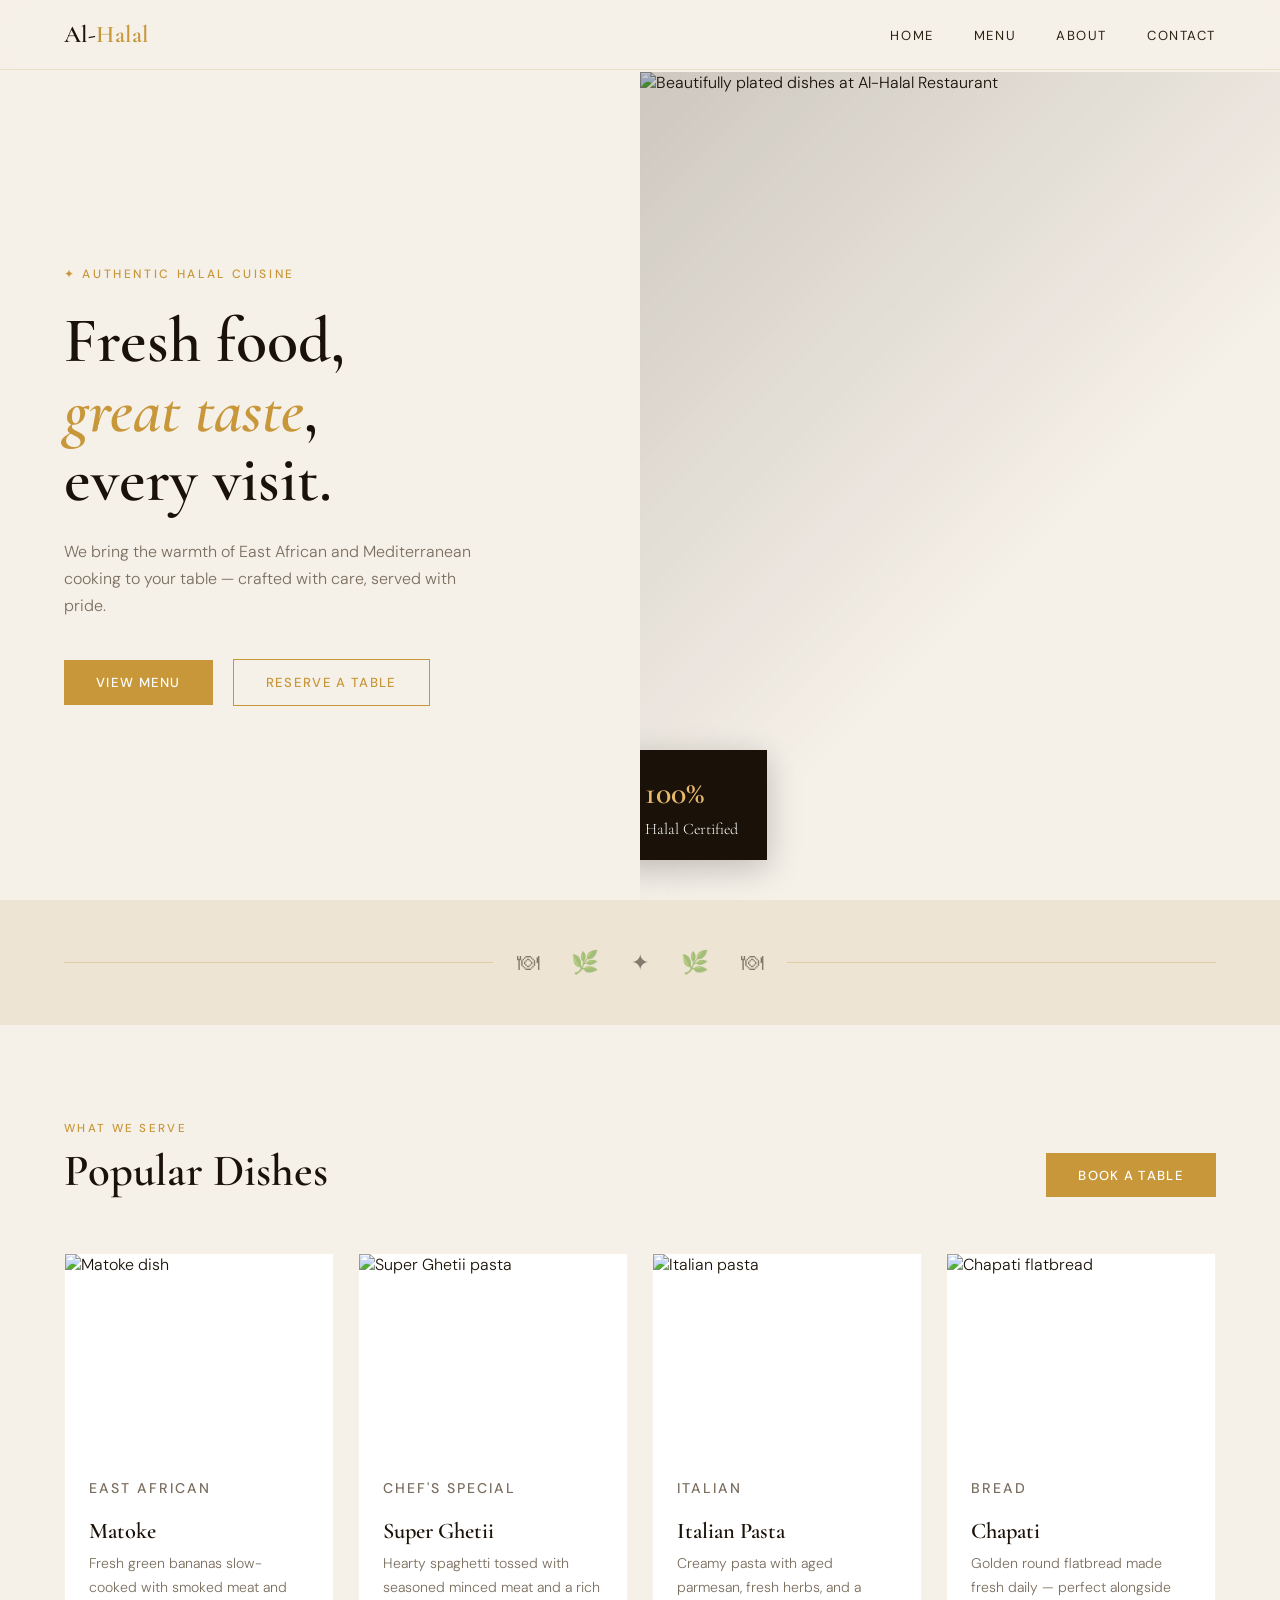
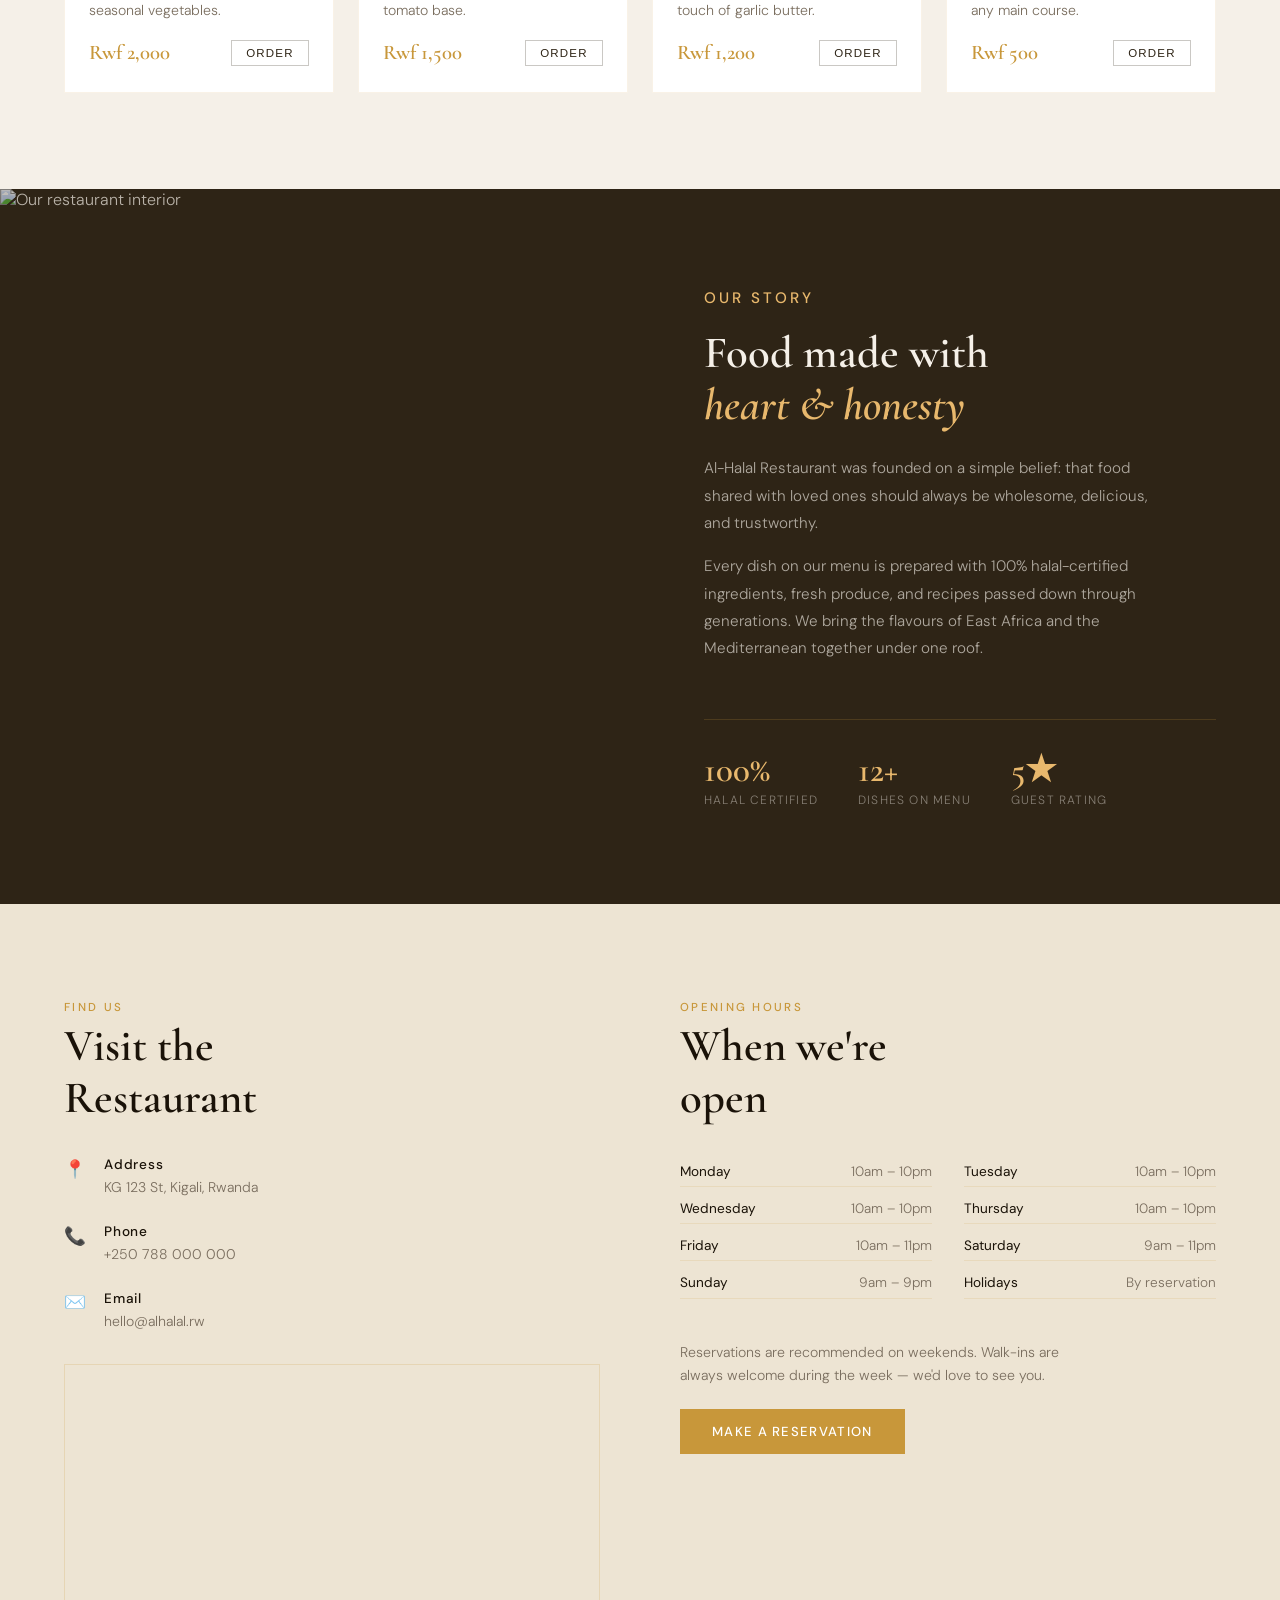
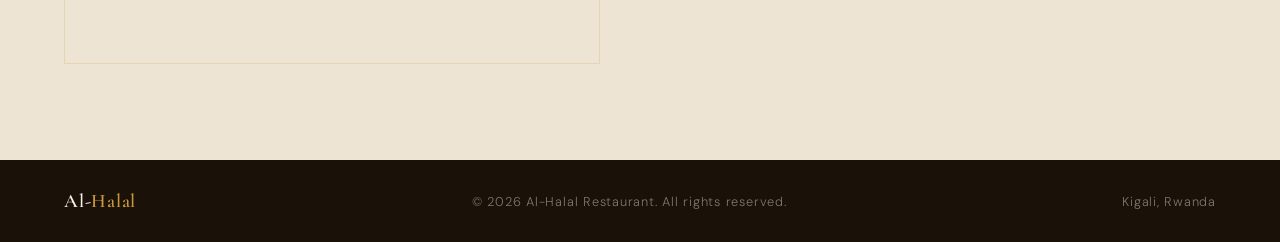
==== index.html @ 9ee21a56 "move html files to root" ====
<!DOCTYPE html>
<html lang="en">
<head>
  <meta charset="UTF-8" />
  <meta name="viewport" content="width=device-width, initial-scale=1.0" />
  <meta name="description" content="Al-Halal Restaurant — Fresh food, great taste. Serving authentic halal dishes in the heart of the city." />
  <title>Al-Halal Restaurant</title>
  <link rel="preconnect" href="https://fonts.googleapis.com">
  <link href="https://fonts.googleapis.com/css2?family=Cormorant+Garamond:ital,wght@0,400;0,600;1,400&family=DM+Sans:wght@300;400;500&display=swap" rel="stylesheet">
  <link rel="stylesheet" href="style.css" />
</head>

<body>

  <!-- NAV -->
  <nav>
    <a href="#home" class="nav-logo">Al‑<span>Halal</span></a>
    <ul class="nav-links">
      <li><a href="#home">Home</a></li>
      <li><a href="#menu">Menu</a></li>
      <li><a href="#about">About</a></li>
      <li><a href="#contact">Contact</a></li>
    </ul>
  </nav>

  <!-- HERO -->
  <section id="home">
    <div class="hero-text">
      <p class="hero-eyebrow">✦ Authentic Halal Cuisine</p>
      <h1 class="hero-title">
        Fresh food,<br><em>great taste</em>,<br>every visit.
      </h1>
      <p class="hero-sub">
        We bring the warmth of East African and Mediterranean cooking to your table — crafted with care, served with pride.
      </p>
      <div class="hero-ctas">
        <a href="#menu" class="btn">View Menu</a>
        <a href="#contact" class="btn btn-outline">Reserve a Table</a>
      </div>
    </div>

    <div class="hero-image">
      <img
        src="https://images.unsplash.com/photo-1504674900247-0877df9cc836?w=900&q=80"
        alt="Beautifully plated dishes at Al-Halal Restaurant"
      />
      <div class="hero-image-overlay"></div>
      <div class="hero-badge">
        <strong>100%</strong>
        Halal Certified
      </div>
    </div>
  </section>

  <!-- DIVIDER -->
  <div class="divider">
    <div class="divider-line"></div>
    <div class="divider-icons">
      <span class="divider-icon">🍽</span>
      <span class="divider-icon">🌿</span>
      <span class="divider-icon">✦</span>
      <span class="divider-icon">🌿</span>
      <span class="divider-icon">🍽</span>
    </div>
    <div class="divider-line"></div>
  </div>

  <!-- MENU -->
  <section id="menu">
    <div class="section-header">
      <div>
        <p class="section-label">What we serve</p>
        <h2 class="section-title">Popular Dishes</h2>
      </div>
      <a href="#contact" class="btn">Book a Table</a>
    </div>

    <div class="menu-grid">

      <div class="card">
        <div class="card-img-wrap">
          <img class="card-img"
            src="https://images.unsplash.com/photo-1567620905732-2d1ec7ab7445?w=500&q=80"
            alt="Matoke dish" />
        </div>
        <div class="card-body">
          <p class="card-tag">East African</p>
          <h3>Matoke</h3>
          <p>Fresh green bananas slow-cooked with smoked meat and seasonal vegetables.</p>
          <div class="card-footer">
            <span class="price">Rwf 2,000</span>
            <button class="card-btn">Order</button>
          </div>
        </div>
      </div>

      <div class="card">
        <div class="card-img-wrap">
          <img class="card-img"
            src="https://images.unsplash.com/photo-1555949258-eb67b1ef0ceb?w=500&q=80"
            alt="Super Ghetii pasta" />
        </div>
        <div class="card-body">
          <p class="card-tag">Chef's Special</p>
          <h3>Super Ghetii</h3>
          <p>Hearty spaghetti tossed with seasoned minced meat and a rich tomato base.</p>
          <div class="card-footer">
            <span class="price">Rwf 1,500</span>
            <button class="card-btn">Order</button>
          </div>
        </div>
      </div>

      <div class="card">
        <div class="card-img-wrap">
          <img class="card-img"
            src="https://images.unsplash.com/photo-1621996346565-e3dbc646d9a9?w=500&q=80"
            alt="Italian pasta" />
        </div>
        <div class="card-body">
          <p class="card-tag">Italian</p>
          <h3>Italian Pasta</h3>
          <p>Creamy pasta with aged parmesan, fresh herbs, and a touch of garlic butter.</p>
          <div class="card-footer">
            <span class="price">Rwf 1,200</span>
            <button class="card-btn">Order</button>
          </div>
        </div>
      </div>

      <div class="card">
        <div class="card-img-wrap">
          <img class="card-img"
            src="https://images.unsplash.com/photo-1565557623262-b51c2513a641?w=500&q=80"
            alt="Chapati flatbread" />
        </div>
        <div class="card-body">
          <p class="card-tag">Bread</p>
          <h3>Chapati</h3>
          <p>Golden round flatbread made fresh daily — perfect alongside any main course.</p>
          <div class="card-footer">
            <span class="price">Rwf 500</span>
            <button class="card-btn">Order</button>
          </div>
        </div>
      </div>

    </div>
  </section>

  <!-- ABOUT -->
  <section id="about">
    <div class="about-image">
      <img
        src="https://images.unsplash.com/photo-1414235077428-338989a2e8c0?w=800&q=80"
        alt="Our restaurant interior"
      />
    </div>
    <div class="about-text">
      <p class="section-label">Our story</p>
      <h2 class="section-title">Food made with<br><em style="font-style:italic;color:var(--gold-light)">heart & honesty</em></h2>
      <p>
        Al-Halal Restaurant was founded on a simple belief: that food shared with loved ones should always be wholesome, delicious, and trustworthy.
      </p>
      <p>
        Every dish on our menu is prepared with 100% halal-certified ingredients, fresh produce, and recipes passed down through generations. We bring the flavours of East Africa and the Mediterranean together under one roof.
      </p>
      <div class="about-stats">
        <div>
          <div class="stat-num">100%</div>
          <div class="stat-label">Halal Certified</div>
        </div>
        <div>
          <div class="stat-num">12+</div>
          <div class="stat-label">Dishes on Menu</div>
        </div>
        <div>
          <div class="stat-num">5★</div>
          <div class="stat-label">Guest Rating</div>
        </div>
      </div>
    </div>
  </section>

  <!-- CONTACT -->
  <section id="contact">
    <div>
      <p class="section-label">Find us</p>
      <h2 class="section-title">Visit the<br>Restaurant</h2>

      <div class="contact-details">
        <div class="contact-row">
          <div class="contact-icon">📍</div>
          <div class="contact-info">
            <strong>Address</strong>
            <span>KG 123 St, Kigali, Rwanda</span>
          </div>
        </div>
        <div class="contact-row">
          <div class="contact-icon">📞</div>
          <div class="contact-info">
            <strong>Phone</strong>
            <span>+250 788 000 000</span>
          </div>
        </div>
        <div class="contact-row">
          <div class="contact-icon">✉️</div>
          <div class="contact-info">
            <strong>Email</strong>
            <span>hello@alhalal.rw</span>
          </div>
        </div>
      </div>

      <div class="map-embed">
        <iframe
          src="https://www.openstreetmap.org/export/embed.html?bbox=30.05,−1.97,30.10,−1.93&layer=mapnik"
          title="Restaurant location map"
          loading="lazy"
        ></iframe>
      </div>
    </div>

    <div>
      <p class="section-label">Opening hours</p>
      <h2 class="section-title">When we're<br>open</h2>

      <div class="hours-grid">
        <div class="hour-row"><span>Monday</span><span>10am – 10pm</span></div>
        <div class="hour-row"><span>Tuesday</span><span>10am – 10pm</span></div>
        <div class="hour-row"><span>Wednesday</span><span>10am – 10pm</span></div>
        <div class="hour-row"><span>Thursday</span><span>10am – 10pm</span></div>
        <div class="hour-row"><span>Friday</span><span>10am – 11pm</span></div>
        <div class="hour-row"><span>Saturday</span><span>9am – 11pm</span></div>
        <div class="hour-row"><span>Sunday</span><span>9am – 9pm</span></div>
        <div class="hour-row"><span>Holidays</span><span>By reservation</span></div>
      </div>

      <br><br>
      <p style="font-size:0.88rem;color:var(--muted);line-height:1.7;max-width:42ch;">
        Reservations are recommended on weekends. Walk-ins are always welcome during the week — we'd love to see you.
      </p>
      <br>
      <a href="mailto:hello@alhalal.rw" class="btn">Make a Reservation</a>
    </div>
  </section>

  <!-- FOOTER -->
  <footer>
    <span class="footer-logo">Al‑<span>Halal</span></span>
    <span>© 2026 Al-Halal Restaurant. All rights reserved.</span>
    <span>Kigali, Rwanda</span>
  </footer>

</body>
</html>
---- style.css ----
*, *::before, *::after { box-sizing: border-box; margin: 0; padding: 0; }

:root {
  --cream:   #F5F0E8;
  --warm:    #EDE4D3;
  --gold:    #C8973A;
  --gold-light: #E8B86D;
  --dark:    #1A1208;
  --charcoal:#2E2416;
  --muted:   #7A6E5F;
  --serif:   'Cormorant Garamond', Georgia, serif;
  --sans:    'DM Sans', sans-serif;
}

html { scroll-behavior: smooth; }

body {
  background: var(--cream);
  color: var(--dark);
  font-family: var(--sans);
  font-weight: 300;
  overflow-x: hidden;
}

/* ── NAV ── */
nav {
  position: fixed;
  top: 0; left: 0; right: 0;
  z-index: 100;
  display: flex;
  align-items: center;
  justify-content: space-between;
  padding: 1.25rem 4rem;
  background: rgba(245,240,232,0.88);
  backdrop-filter: blur(12px);
  border-bottom: 1px solid rgba(200,151,58,0.18);
  transition: padding 0.3s;
}

.nav-logo {
  font-family: var(--serif);
  font-size: 1.5rem;
  font-weight: 600;
  letter-spacing: 0.02em;
  color: var(--dark);
  text-decoration: none;
}

.nav-logo span { color: var(--gold); }

.nav-links {
  display: flex;
  gap: 2.5rem;
  list-style: none;
}

.nav-links a {
  text-decoration: none;
  font-size: 0.82rem;
  font-weight: 400;
  letter-spacing: 0.12em;
  text-transform: uppercase;
  color: var(--charcoal);
  position: relative;
  padding-bottom: 2px;
  transition: color 0.2s;
}

.nav-links a::after {
  content: '';
  position: absolute;
  bottom: 0; left: 0;
  width: 0; height: 1px;
  background: var(--gold);
  transition: width 0.3s;
}

.nav-links a:hover { color: var(--gold); }
.nav-links a:hover::after { width: 100%; }

/* ── HERO ── */
#home {
  min-height: 100vh;
  display: grid;
  grid-template-columns: 1fr 1fr;
  padding-top: 72px;
}

.hero-text {
  display: flex;
  flex-direction: column;
  justify-content: center;
  padding: 6rem 4rem 6rem 4rem;
  animation: fadeUp 0.9s ease both;
}

.hero-eyebrow {
  font-size: 0.75rem;
  letter-spacing: 0.22em;
  text-transform: uppercase;
  color: var(--gold);
  margin-bottom: 1.5rem;
  font-weight: 500;
}

.hero-title {
  font-family: var(--serif);
  font-size: clamp(3rem, 5vw, 5rem);
  line-height: 1.08;
  font-weight: 600;
  margin-bottom: 1.5rem;
}

.hero-title em {
  font-style: italic;
  color: var(--gold);
}

.hero-sub {
  font-size: 1rem;
  color: var(--muted);
  line-height: 1.7;
  max-width: 38ch;
  margin-bottom: 2.5rem;
}

.btn {
  display: inline-flex;
  align-items: center;
  gap: 0.6rem;
  padding: 0.85rem 2rem;
  background: var(--gold);
  color: #fff;
  font-family: var(--sans);
  font-size: 0.82rem;
  font-weight: 500;
  letter-spacing: 0.1em;
  text-transform: uppercase;
  text-decoration: none;
  border: none;
  cursor: pointer;
  transition: background 0.25s, transform 0.2s;
}

.btn:hover { background: var(--charcoal); transform: translateY(-2px); }

.btn-outline {
  background: transparent;
  border: 1px solid var(--gold);
  color: var(--gold);
  margin-left: 1rem;
}

.btn-outline:hover { background: var(--gold); color: #fff; }

.hero-image {
  position: relative;
  overflow: hidden;
  animation: fadeIn 1.2s ease both 0.2s;
}

.hero-image img {
  width: 100%;
  height: 100%;
  object-fit: cover;
  filter: brightness(0.92) saturate(1.1);
}

.hero-image-overlay {
  position: absolute;
  inset: 0;
  background: linear-gradient(135deg, rgba(26,18,8,0.18) 0%, transparent 60%);
}

.hero-badge {
  position: absolute;
  bottom: 2.5rem;
  left: -1.5rem;
  background: var(--dark);
  color: #fff;
  padding: 1.2rem 1.8rem;
  font-family: var(--serif);
  font-size: 1rem;
  line-height: 1.5;
  box-shadow: 0 8px 32px rgba(0,0,0,0.22);
}

.hero-badge strong {
  display: block;
  font-size: 2rem;
  color: var(--gold-light);
  font-weight: 600;
}

/* ── DIVIDER ── */
.divider {
  display: flex;
  align-items: center;
  gap: 1.5rem;
  padding: 3rem 4rem;
  background: var(--warm);
  overflow: hidden;
}

.divider-line { flex: 1; height: 1px; background: var(--gold); opacity: 0.3; }

.divider-icons { display: flex; gap: 2rem; }

.divider-icon {
  font-size: 1.4rem;
  opacity: 0.5;
}

/* ── MENU ── */
#menu {
  padding: 6rem 4rem;
}

.section-header {
  display: flex;
  align-items: flex-end;
  justify-content: space-between;
  margin-bottom: 3.5rem;
}

.section-label {
  font-size: 0.72rem;
  letter-spacing: 0.2em;
  text-transform: uppercase;
  color: var(--gold);
  font-weight: 500;
  margin-bottom: 0.6rem;
}

.section-title {
  font-family: var(--serif);
  font-size: clamp(2rem, 3.5vw, 3rem);
  font-weight: 600;
  line-height: 1.15;
}

.menu-grid {
  display: grid;
  grid-template-columns: repeat(auto-fill, minmax(260px, 1fr));
  gap: 1.5rem;
}

.card {
  background: #fff;
  border: 1px solid rgba(200,151,58,0.12);
  overflow: hidden;
  transition: transform 0.3s, box-shadow 0.3s;
  position: relative;
  animation: fadeUp 0.7s ease both;
}

.card:hover {
  transform: translateY(-6px);
  box-shadow: 0 16px 40px rgba(26,18,8,0.12);
}

.card:nth-child(2) { animation-delay: 0.1s; }
.card:nth-child(3) { animation-delay: 0.2s; }
.card:nth-child(4) { animation-delay: 0.3s; }

.card-img {
  width: 100%;
  height: 200px;
  object-fit: cover;
  display: block;
  filter: saturate(1.05);
  transition: transform 0.4s;
}

.card:hover .card-img { transform: scale(1.04); }

.card-img-wrap { overflow: hidden; }

.card-body { padding: 1.4rem 1.5rem 1.6rem; }

.card-tag {
  font-size: 0.68rem;
  letter-spacing: 0.14em;
  text-transform: uppercase;
  color: var(--gold);
  font-weight: 500;
  margin-bottom: 0.4rem;
}

.card h3 {
  font-family: var(--serif);
  font-size: 1.4rem;
  font-weight: 600;
  margin-bottom: 0.5rem;
}

.card p {
  font-size: 0.88rem;
  color: var(--muted);
  line-height: 1.65;
  margin-bottom: 1.1rem;
}

.card-footer {
  display: flex;
  align-items: center;
  justify-content: space-between;
}

.price {
  font-family: var(--serif);
  font-size: 1.3rem;
  font-weight: 600;
  color: var(--gold);
}

.card-btn {
  font-size: 0.72rem;
  letter-spacing: 0.1em;
  text-transform: uppercase;
  font-weight: 500;
  color: var(--charcoal);
  border: 1px solid rgba(46,36,22,0.25);
  padding: 0.4rem 0.9rem;
  cursor: pointer;
  background: transparent;
  transition: all 0.2s;
}

.card-btn:hover {
  background: var(--dark);
  color: #fff;
  border-color: var(--dark);
}

/* ── ABOUT ── */
#about {
  background: var(--charcoal);
  color: var(--cream);
  display: grid;
  grid-template-columns: 1fr 1fr;
}

.about-image {
  position: relative;
  min-height: 480px;
  overflow: hidden;
}

.about-image img {
  width: 100%;
  height: 100%;
  object-fit: cover;
  opacity: 0.7;
}

.about-text {
  padding: 6rem 4rem;
  display: flex;
  flex-direction: column;
  justify-content: center;
}

.about-text .section-label { color: var(--gold-light); }

.about-text .section-title { color: var(--cream); margin-bottom: 1.5rem; }

.about-text p {
  font-size: 0.95rem;
  line-height: 1.8;
  color: rgba(245,240,232,0.65);
  margin-bottom: 1rem;
  max-width: 46ch;
}

.about-stats {
  display: flex;
  gap: 2.5rem;
  margin-top: 2.5rem;
  padding-top: 2rem;
  border-top: 1px solid rgba(200,151,58,0.2);
}

.stat-num {
  font-family: var(--serif);
  font-size: 2.2rem;
  font-weight: 600;
  color: var(--gold-light);
  line-height: 1;
}

.stat-label {
  font-size: 0.75rem;
  letter-spacing: 0.1em;
  text-transform: uppercase;
  color: rgba(245,240,232,0.45);
  margin-top: 0.3rem;
}

/* ── CONTACT ── */
#contact {
  padding: 6rem 4rem;
  display: grid;
  grid-template-columns: 1fr 1fr;
  gap: 5rem;
  background: var(--warm);
}

#contact .section-label { margin-bottom: 0.4rem; }
#contact .section-title { margin-bottom: 1.5rem; }

.contact-details { margin-top: 2rem; }

.contact-row {
  display: flex;
  gap: 1rem;
  align-items: flex-start;
  margin-bottom: 1.5rem;
}

.contact-icon {
  font-size: 1.1rem;
  margin-top: 0.1rem;
  color: var(--gold);
  flex-shrink: 0;
  width: 1.5rem;
}

.contact-info strong {
  display: block;
  font-weight: 500;
  font-size: 0.85rem;
  letter-spacing: 0.06em;
  margin-bottom: 0.2rem;
}

.contact-info span {
  font-size: 0.88rem;
  color: var(--muted);
  line-height: 1.6;
}

.map-embed {
  border-radius: 0;
  overflow: hidden;
  height: 300px;
  margin-top: 2rem;
  border: 1px solid rgba(200,151,58,0.2);
}

.map-embed iframe {
  width: 100%;
  height: 100%;
  border: none;
  filter: saturate(0.7) contrast(1.05);
}

.hours-grid {
  display: grid;
  grid-template-columns: 1fr 1fr;
  gap: 0.4rem 2rem;
  margin-top: 2rem;
}

.hour-row {
  display: flex;
  justify-content: space-between;
  font-size: 0.85rem;
  padding: 0.4rem 0;
  border-bottom: 1px solid rgba(200,151,58,0.15);
  color: var(--muted);
}

.hour-row span:first-child { font-weight: 400; color: var(--dark); }

/* ── FOOTER ── */
footer {
  background: var(--dark);
  color: rgba(245,240,232,0.45);
  display: flex;
  align-items: center;
  justify-content: space-between;
  padding: 1.8rem 4rem;
  font-size: 0.8rem;
  letter-spacing: 0.06em;
}

footer .footer-logo {
  font-family: var(--serif);
  font-size: 1.2rem;
  color: var(--cream);
  font-weight: 600;
}

footer .footer-logo span { color: var(--gold); }

/* ── ANIMATIONS ── */
@keyframes fadeUp {
  from { opacity: 0; transform: translateY(28px); }
  to   { opacity: 1; transform: translateY(0); }
}

@keyframes fadeIn {
  from { opacity: 0; }
  to   { opacity: 1; }
}

/* ── RESPONSIVE ── */
@media (max-width: 900px) {
  nav { padding: 1rem 1.5rem; }
  .nav-links { gap: 1.5rem; }

  #home { grid-template-columns: 1fr; min-height: auto; }
  .hero-text { padding: 5rem 1.5rem 3rem; }
  .hero-image { height: 320px; }
  .hero-badge { left: 1rem; bottom: 1rem; }

  #menu { padding: 4rem 1.5rem; }
  .section-header { flex-direction: column; align-items: flex-start; gap: 1rem; }

  #about { grid-template-columns: 1fr; }
  .about-image { min-height: 260px; }
  .about-text { padding: 3rem 1.5rem; }

  #contact { grid-template-columns: 1fr; padding: 4rem 1.5rem; gap: 2.5rem; }

  .divider { padding: 2rem 1.5rem; }

  footer { flex-direction: column; gap: 0.6rem; text-align: center; padding: 1.5rem; }
}

@media (max-width: 540px) {
  .nav-links { display: none; }
  .hero-title { font-size: 2.6rem; }
  .btn-outline { margin-left: 0; margin-top: 0.8rem; }
  .hero-ctas { display: flex; flex-direction: column; align-items: flex-start; }
  .about-stats { flex-direction: column; gap: 1.2rem; }
}
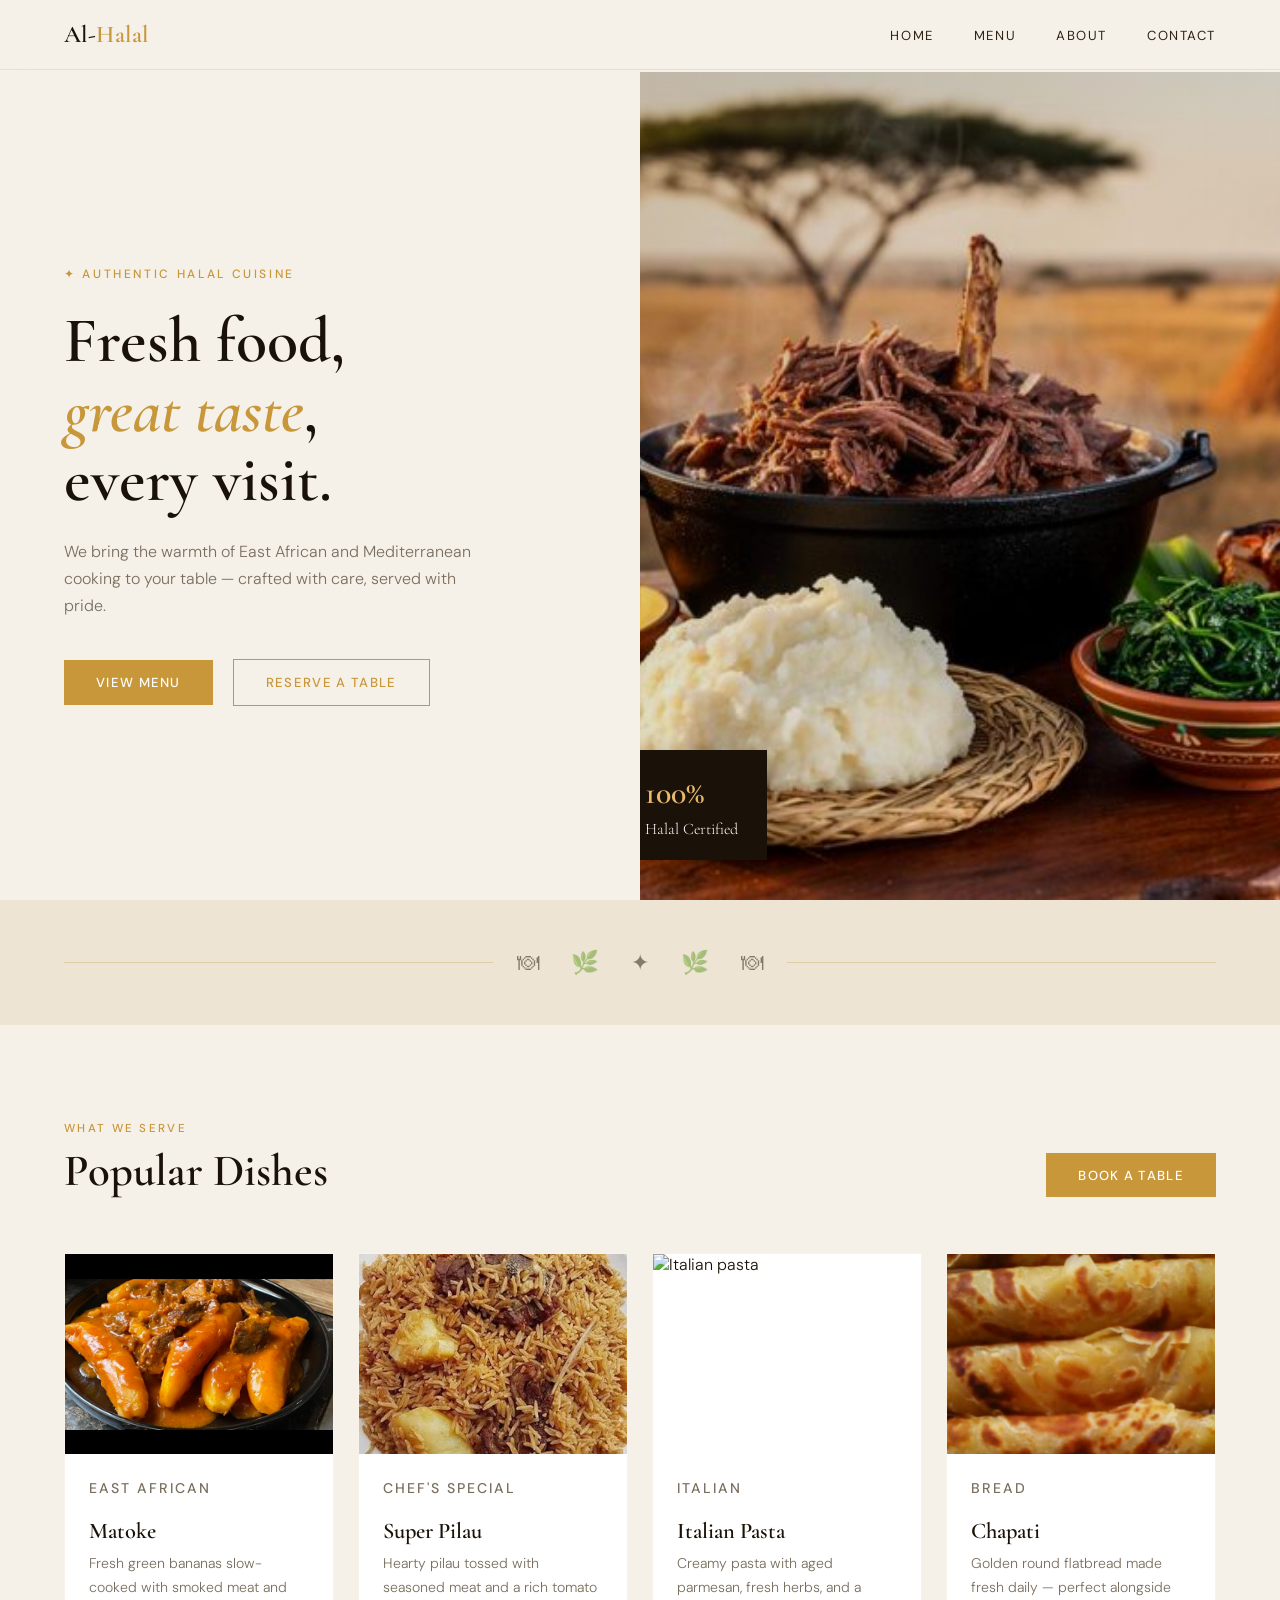
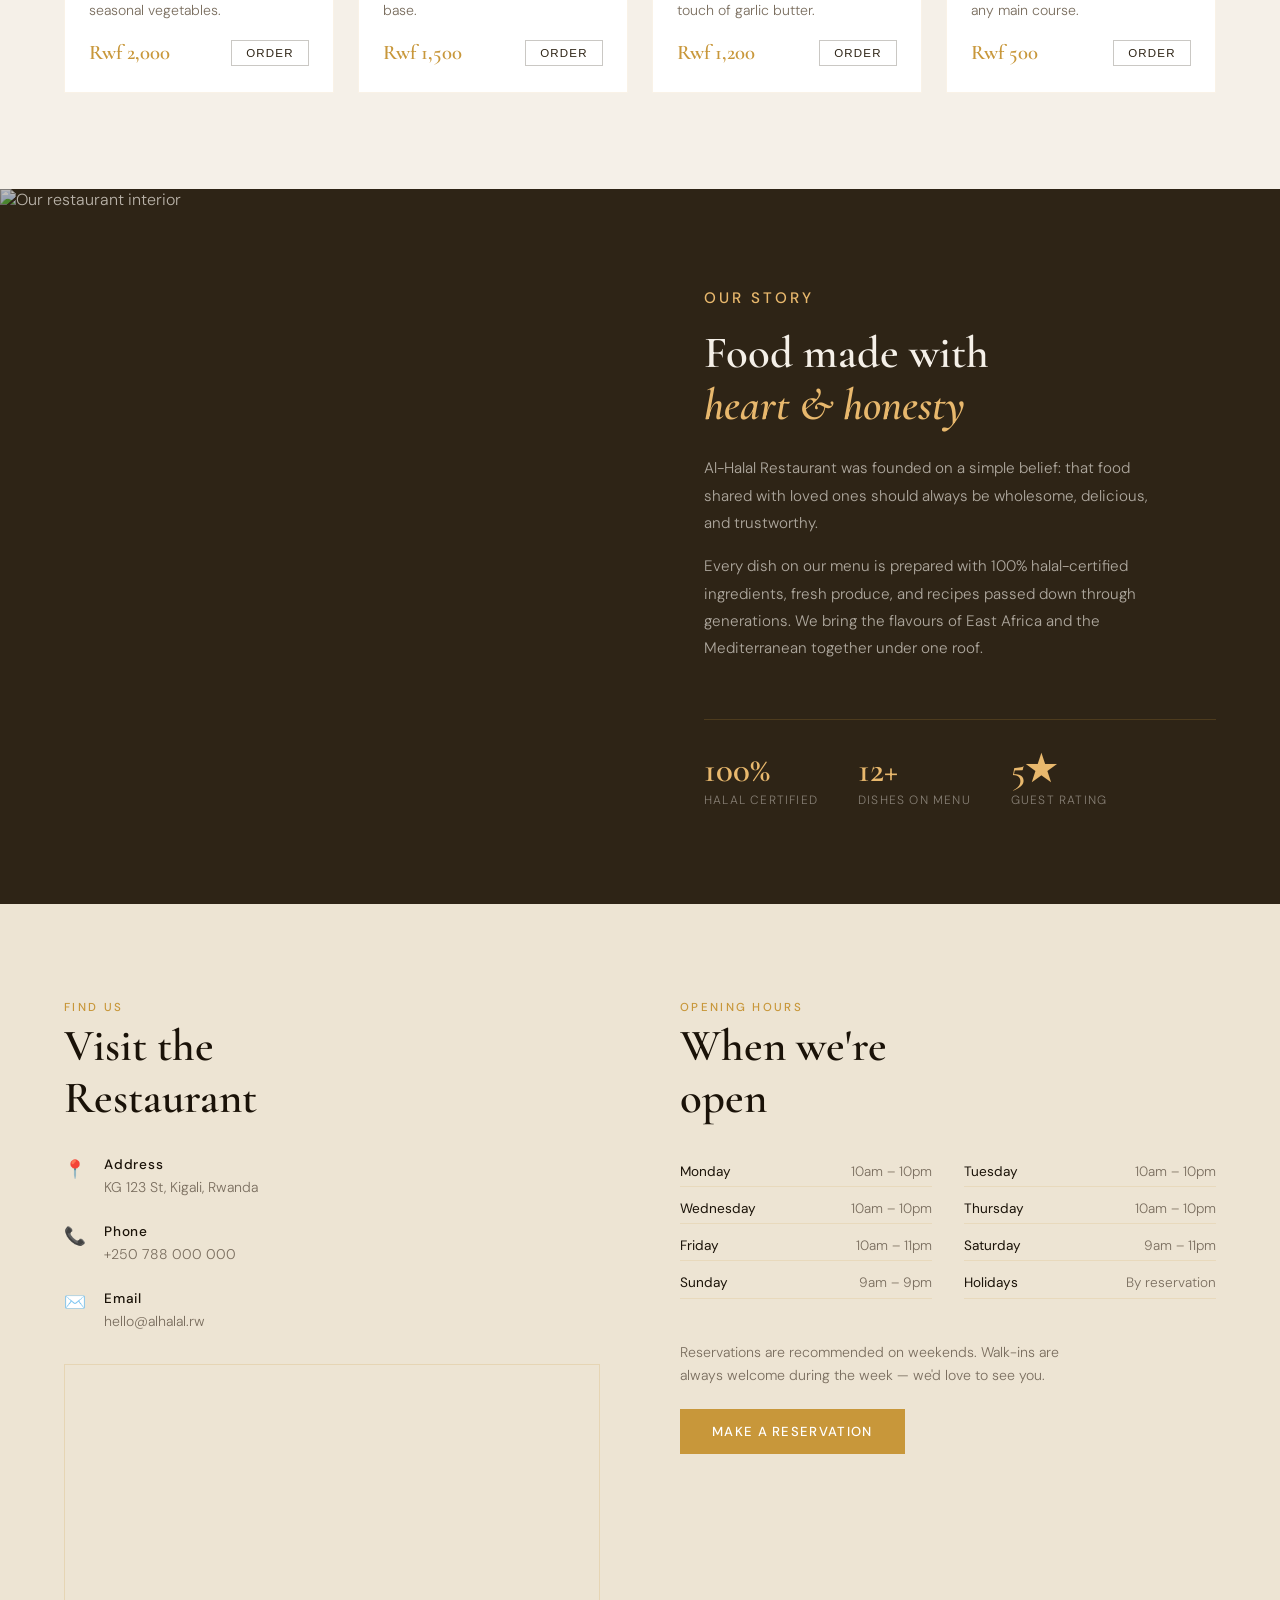
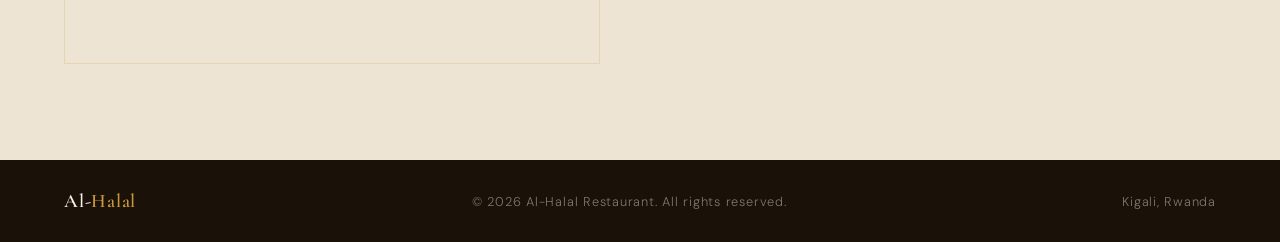
==== commit 37269f1b: "updating images" ====
--- a/index.html
+++ b/index.html
@@ -41,7 +41,7 @@
 
     <div class="hero-image">
       <img
-        src="https://images.unsplash.com/photo-1504674900247-0877df9cc836?w=900&q=80"
+        src="african_dishes.jpg"
         alt="Beautifully plated dishes at Al-Halal Restaurant"
       />
       <div class="hero-image-overlay"></div>
@@ -80,7 +80,7 @@
       <div class="card">
         <div class="card-img-wrap">
           <img class="card-img"
-            src="https://images.unsplash.com/photo-1567620905732-2d1ec7ab7445?w=500&q=80"
+            src="katogo.jpg"
             alt="Matoke dish" />
         </div>
         <div class="card-body">
@@ -97,13 +97,13 @@
       <div class="card">
         <div class="card-img-wrap">
           <img class="card-img"
-            src="https://images.unsplash.com/photo-1555949258-eb67b1ef0ceb?w=500&q=80"
-            alt="Super Ghetii pasta" />
+            src="pilau.jpeg"
+            alt="Super Pilau" />
         </div>
         <div class="card-body">
           <p class="card-tag">Chef's Special</p>
-          <h3>Super Ghetii</h3>
-          <p>Hearty spaghetti tossed with seasoned minced meat and a rich tomato base.</p>
+          <h3>Super Pilau</h3>
+          <p>Hearty pilau tossed with seasoned  meat and a rich tomato base.</p>
           <div class="card-footer">
             <span class="price">Rwf 1,500</span>
             <button class="card-btn">Order</button>
@@ -131,7 +131,7 @@
       <div class="card">
         <div class="card-img-wrap">
           <img class="card-img"
-            src="https://images.unsplash.com/photo-1565557623262-b51c2513a641?w=500&q=80"
+            src="chapati.jpg"
             alt="Chapati flatbread" />
         </div>
         <div class="card-body">
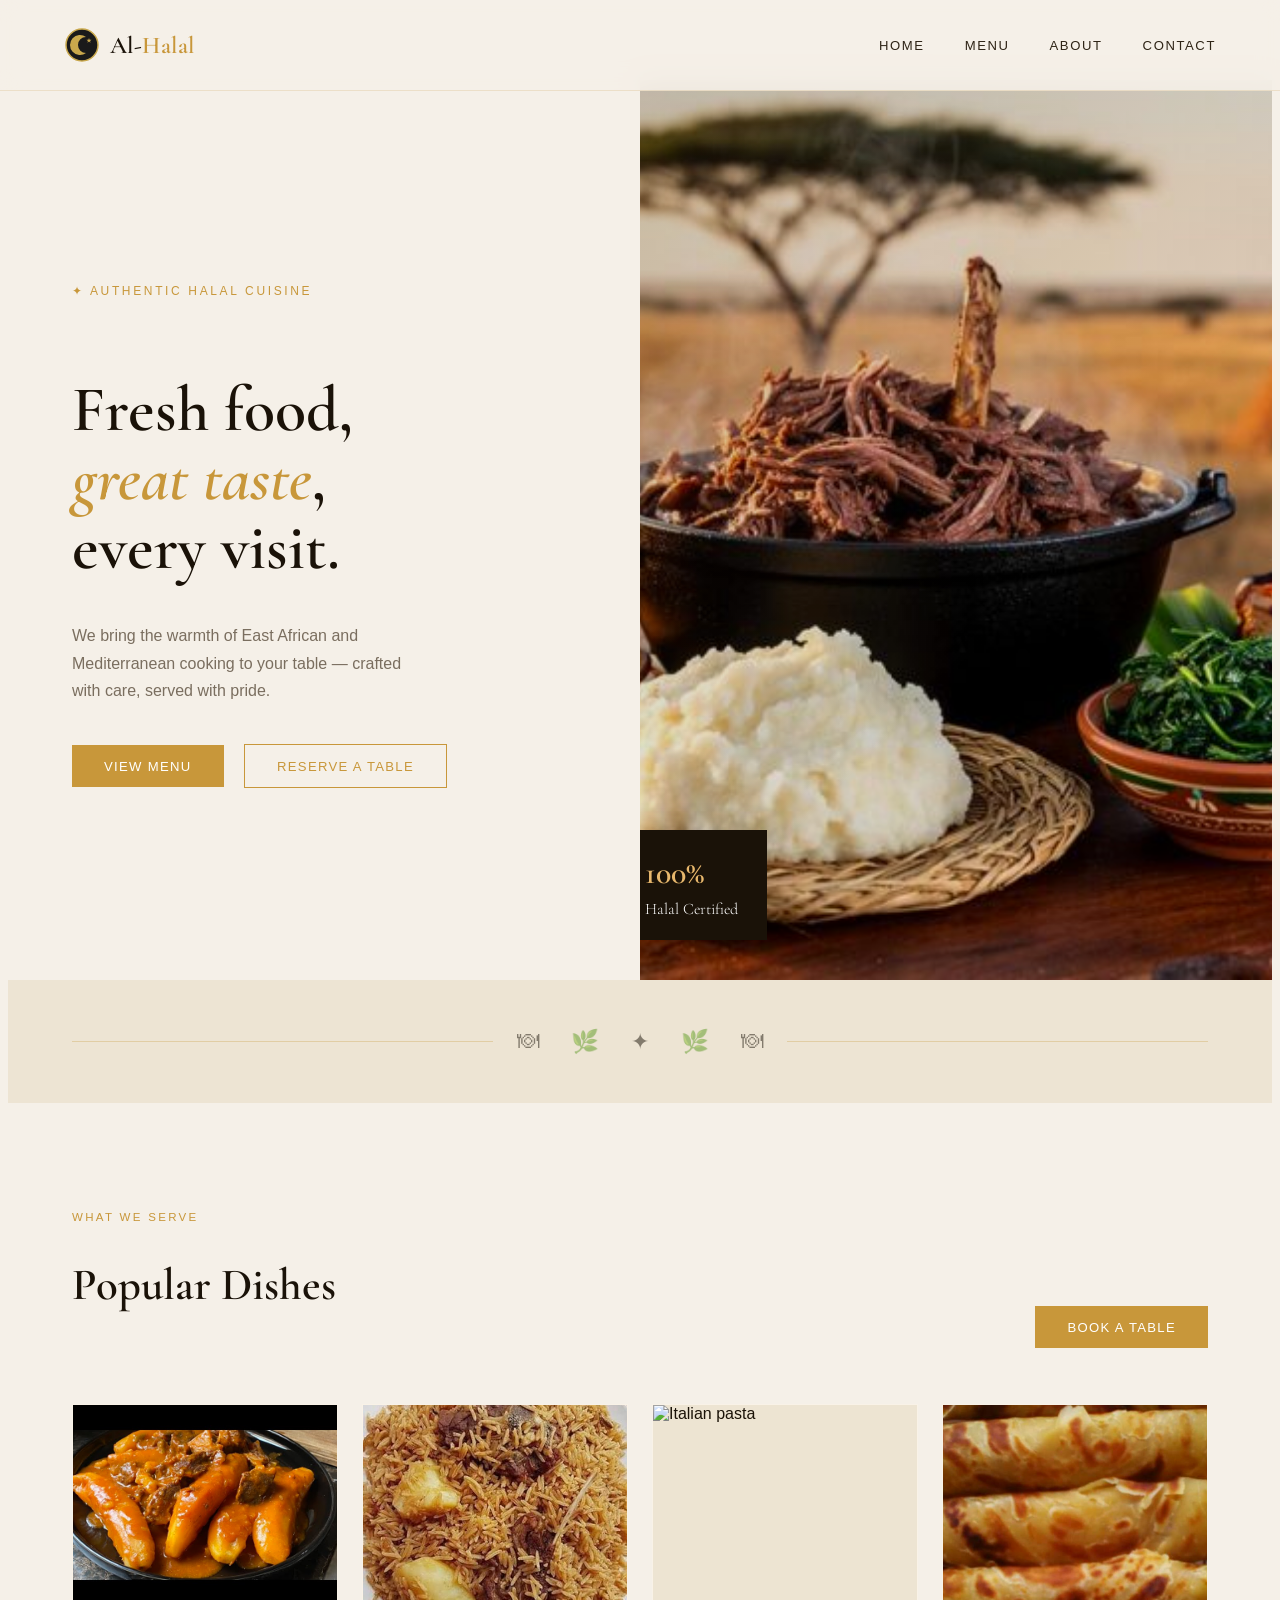
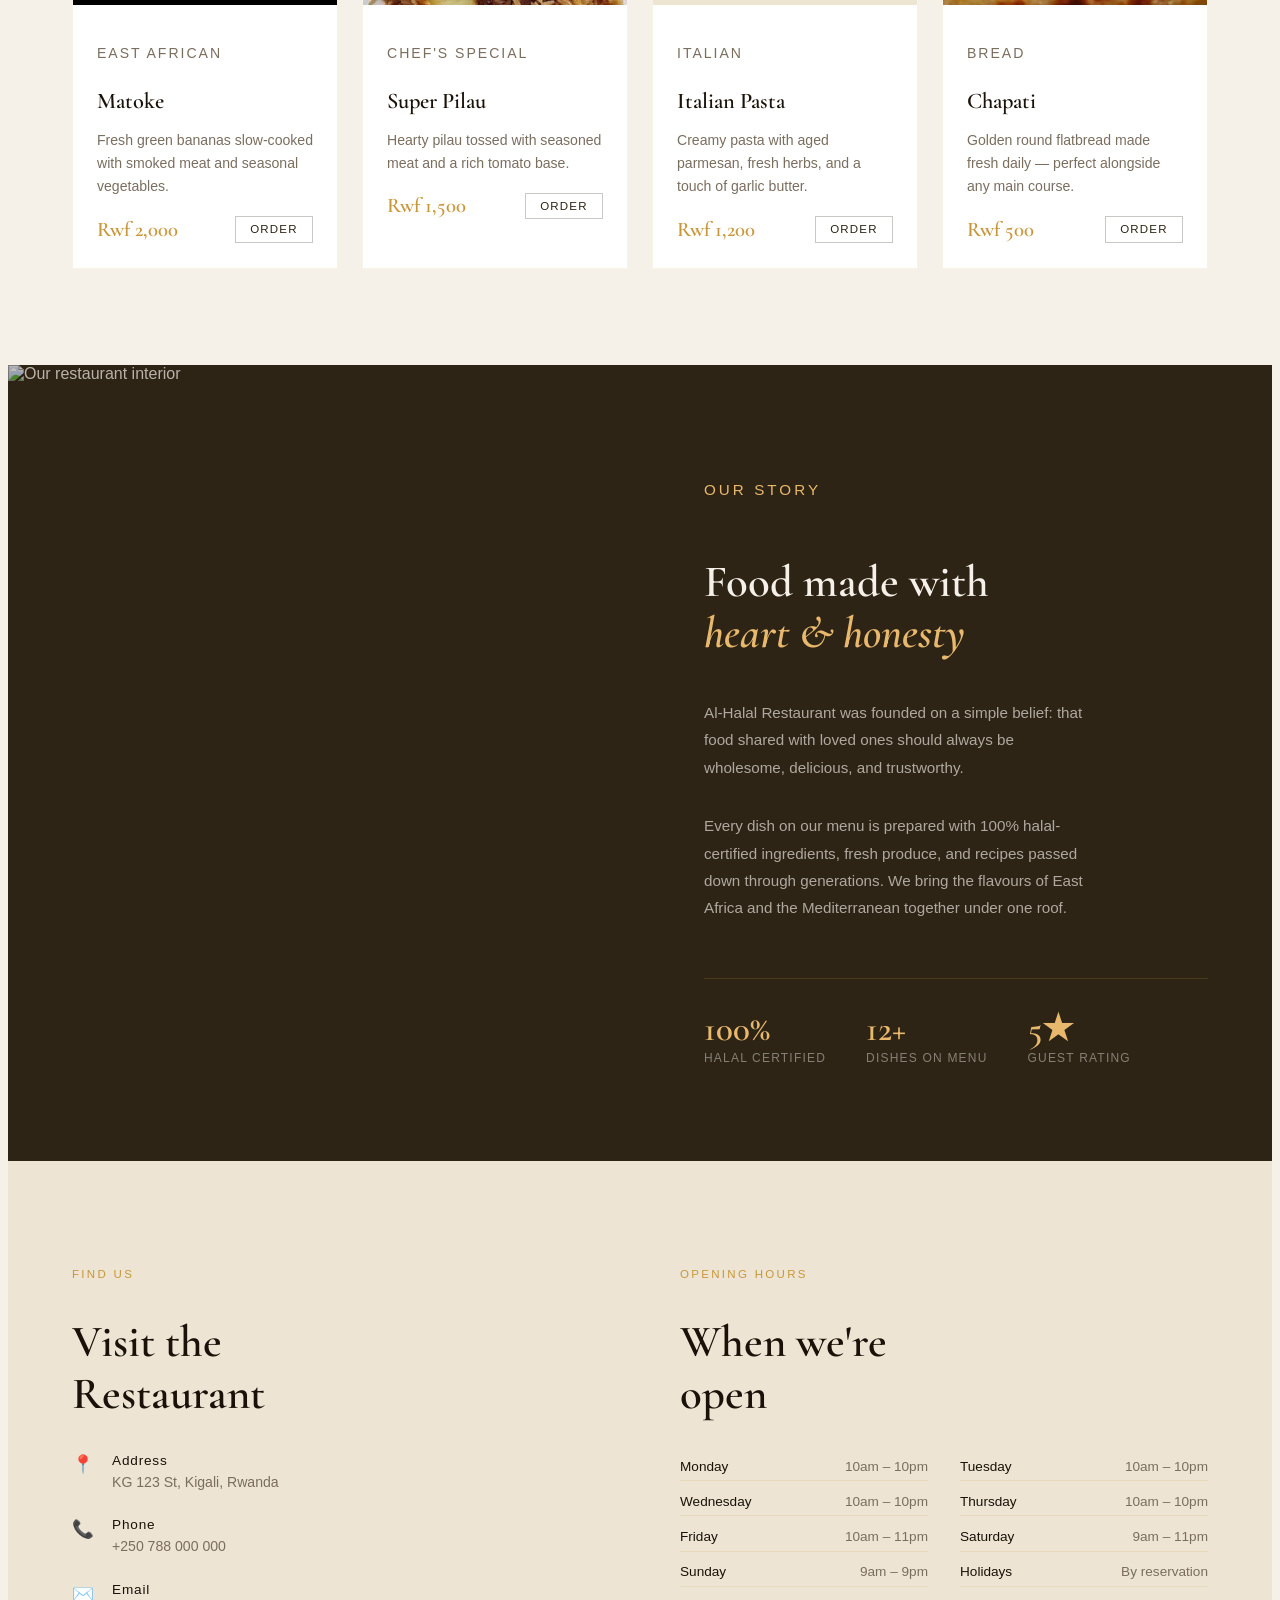
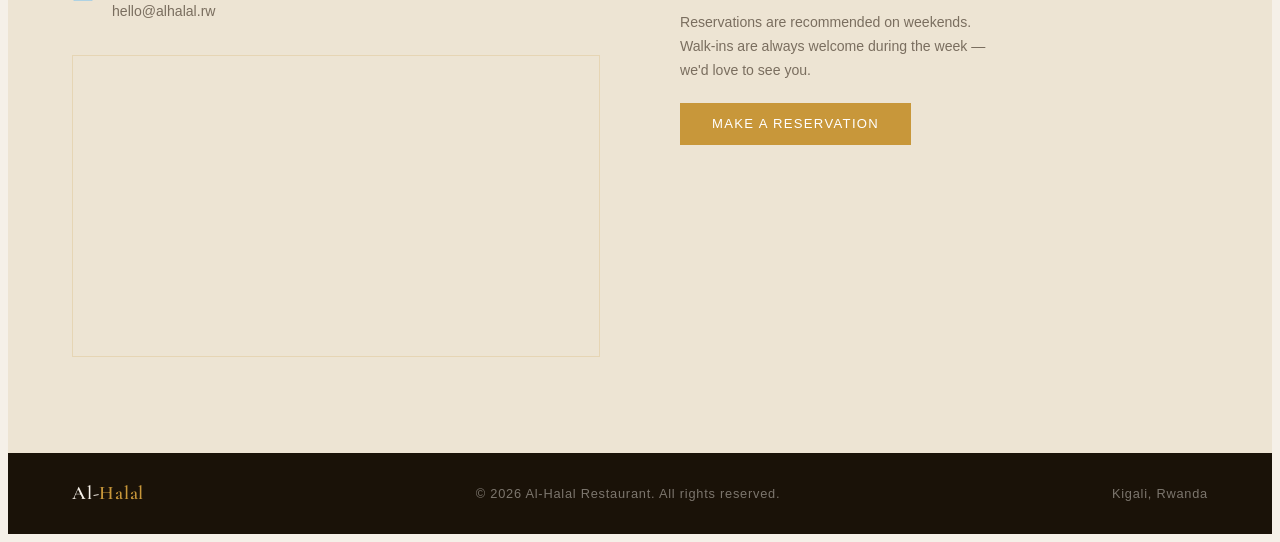
==== commit bde0c970: "still trying to fix looks" ====
--- a/index.html
+++ b/index.html
@@ -8,14 +8,33 @@
   <link rel="preconnect" href="https://fonts.googleapis.com">
   <link href="https://fonts.googleapis.com/css2?family=Cormorant+Garamond:ital,wght@0,400;0,600;1,400&family=DM+Sans:wght@300;400;500&display=swap" rel="stylesheet">
   <link rel="stylesheet" href="style.css" />
+
+
 </head>
 
 <body>
 
   <!-- NAV -->
   <nav>
-    <a href="#home" class="nav-logo">Al‑<span>Halal</span></a>
-    <ul class="nav-links">
+    <!-- LOGO -->
+    <a href="#home" class="nav-logo" aria-label="Al-Halal Restaurant home">
+      <svg width="36" height="36" viewBox="0 0 36 36" fill="none" xmlns="http://www.w3.org/2000/svg" aria-hidden="true">
+        <!-- Crescent moon -->
+        <circle cx="18" cy="18" r="16" fill="#1a1a1a" stroke="#c9a84c" stroke-width="1.5"/>
+        <path d="M22 10a10 10 0 1 0 0 16 7 7 0 1 1 0-16z" fill="#c9a84c"/>
+        <!-- Star -->
+        <polygon points="25,11 25.6,12.8 27.5,12.8 26,13.9 26.6,15.7 25,14.6 23.4,15.7 24,13.9 22.5,12.8 24.4,12.8"
+                 fill="#c9a84c"/>
+      </svg>
+      <span class="nav-logo-text">Al‑<span>Halal</span></span>
+    </a>
+
+    <!-- Hamburger (mobile) -->
+    <button class="nav-toggle" aria-label="Toggle menu" aria-expanded="false" id="nav-toggle">
+      <span></span><span></span><span></span>
+    </button>
+
+    <ul class="nav-links" id="nav-links">
       <li><a href="#home">Home</a></li>
       <li><a href="#menu">Menu</a></li>
       <li><a href="#about">About</a></li>
@@ -42,8 +61,7 @@
     <div class="hero-image">
       <img
         src="african_dishes.jpg"
-        alt="Beautifully plated dishes at Al-Halal Restaurant"
-      />
+        alt="Beautifully plated dishes at Al-Halal Restaurant"/>
       <div class="hero-image-overlay"></div>
       <div class="hero-badge">
         <strong>100%</strong>
@@ -89,7 +107,7 @@
           <p>Fresh green bananas slow-cooked with smoked meat and seasonal vegetables.</p>
           <div class="card-footer">
             <span class="price">Rwf 2,000</span>
-            <button class="card-btn">Order</button>
+            <button class="card-btn" onclick="handleOrder('Matoke')">Order</button>
           </div>
         </div>
       </div>
@@ -98,15 +116,16 @@
         <div class="card-img-wrap">
           <img class="card-img"
             src="pilau.jpeg"
-            alt="Super Pilau" />
+            alt="Super Pilau"
+            onerror="this.onerror=null;this.src='https://images.unsplash.com/photo-1596797038530-2c107229654b?w=500&q=80'" />
         </div>
         <div class="card-body">
           <p class="card-tag">Chef's Special</p>
           <h3>Super Pilau</h3>
-          <p>Hearty pilau tossed with seasoned  meat and a rich tomato base.</p>
+          <p>Hearty pilau tossed with seasoned meat and a rich tomato base.</p>
           <div class="card-footer">
             <span class="price">Rwf 1,500</span>
-            <button class="card-btn">Order</button>
+            <button class="card-btn" onclick="handleOrder('Super Pilau')">Order</button>
           </div>
         </div>
       </div>
@@ -123,7 +142,7 @@
           <p>Creamy pasta with aged parmesan, fresh herbs, and a touch of garlic butter.</p>
           <div class="card-footer">
             <span class="price">Rwf 1,200</span>
-            <button class="card-btn">Order</button>
+            <button class="card-btn" onclick="handleOrder('Italian Pasta')">Order</button>
           </div>
         </div>
       </div>
@@ -132,7 +151,7 @@
         <div class="card-img-wrap">
           <img class="card-img"
             src="chapati.jpg"
-            alt="Chapati flatbread" />
+            alt="Chapati flatbread"/>
         </div>
         <div class="card-body">
           <p class="card-tag">Bread</p>
@@ -140,7 +159,7 @@
           <p>Golden round flatbread made fresh daily — perfect alongside any main course.</p>
           <div class="card-footer">
             <span class="price">Rwf 500</span>
-            <button class="card-btn">Order</button>
+            <button class="card-btn" onclick="handleOrder('Chapati')">Order</button>
           </div>
         </div>
       </div>
@@ -158,7 +177,7 @@
     </div>
     <div class="about-text">
       <p class="section-label">Our story</p>
-      <h2 class="section-title">Food made with<br><em style="font-style:italic;color:var(--gold-light)">heart & honesty</em></h2>
+      <h2 class="section-title">Food made with<br><em class="gold-em">heart &amp; honesty</em></h2>
       <p>
         Al-Halal Restaurant was founded on a simple belief: that food shared with loved ones should always be wholesome, delicious, and trustworthy.
       </p>
@@ -213,8 +232,9 @@
       </div>
 
       <div class="map-embed">
+        <!-- FIX: replaced Unicode minus (−) with regular hyphen (-) in bbox coordinates -->
         <iframe
-          src="https://www.openstreetmap.org/export/embed.html?bbox=30.05,−1.97,30.10,−1.93&layer=mapnik"
+          src="https://www.openstreetmap.org/export/embed.html?bbox=30.05,-1.97,30.10,-1.93&layer=mapnik"
           title="Restaurant location map"
           loading="lazy"
         ></iframe>
@@ -236,11 +256,10 @@
         <div class="hour-row"><span>Holidays</span><span>By reservation</span></div>
       </div>
 
-      <br><br>
-      <p style="font-size:0.88rem;color:var(--muted);line-height:1.7;max-width:42ch;">
+      <!-- FIX: replaced <br><br> spacers with a proper class -->
+      <p class="reservation-note">
         Reservations are recommended on weekends. Walk-ins are always welcome during the week — we'd love to see you.
       </p>
-      <br>
       <a href="mailto:hello@alhalal.rw" class="btn">Make a Reservation</a>
     </div>
   </section>
@@ -252,5 +271,50 @@
     <span>Kigali, Rwanda</span>
   </footer>
 
+  <script>
+    // Mobile nav toggle
+    const toggle = document.getElementById('nav-toggle');
+    const navLinks = document.getElementById('nav-links');
+
+    toggle.addEventListener('click', () => {
+      const isOpen = navLinks.classList.toggle('open');
+      toggle.classList.toggle('open', isOpen);
+      toggle.setAttribute('aria-expanded', isOpen);
+    });
+
+    // Close nav when a link is clicked (mobile)
+    navLinks.querySelectorAll('a').forEach(link => {
+      link.addEventListener('click', () => {
+        navLinks.classList.remove('open');
+        toggle.classList.remove('open');
+        toggle.setAttribute('aria-expanded', 'false');
+      });
+    });
+
+    // Order button handler — scrolls to contact/reservation
+    function handleOrder(dish) {
+      const contact = document.getElementById('contact');
+      if (contact) {
+        contact.scrollIntoView({ behavior: 'smooth' });
+      }
+      // Optionally show a small toast
+      const toast = document.createElement('div');
+      toast.textContent = `"${dish}" added — complete your reservation below!`;
+      Object.assign(toast.style, {
+        position: 'fixed', bottom: '1.5rem', left: '50%',
+        transform: 'translateX(-50%)',
+        background: '#c9a84c', color: '#0e0e0e',
+        padding: '0.65rem 1.25rem', borderRadius: '6px',
+        fontFamily: 'DM Sans, sans-serif', fontSize: '0.9rem',
+        fontWeight: '500', zIndex: '9999',
+        boxShadow: '0 4px 16px rgba(0,0,0,0.3)',
+        transition: 'opacity 0.4s'
+      });
+      document.body.appendChild(toast);
+      setTimeout(() => { toast.style.opacity = '0'; }, 2500);
+      setTimeout(() => toast.remove(), 3000);
+    }
+  </script>
+
 </body>
 </html>
--- a/style.css
+++ b/style.css
@@ -1,15 +1,15 @@
-*, *::before, *::after { box-sizing: border-box; margin: 0; padding: 0; }
+*::before, *::after { box-sizing: border-box; margin: 0; padding: 0; }
 
 :root {
-  --cream:   #F5F0E8;
-  --warm:    #EDE4D3;
-  --gold:    #C8973A;
+  --cream:      #F5F0E8;
+  --warm:       #EDE4D3;
+  --gold:       #C8973A;
   --gold-light: #E8B86D;
-  --dark:    #1A1208;
-  --charcoal:#2E2416;
-  --muted:   #7A6E5F;
-  --serif:   'Cormorant Garamond', Georgia, serif;
-  --sans:    'DM Sans', sans-serif;
+  --dark:       #1A1208;
+  --charcoal:   #2E2416;
+  --muted:      #7A6E5F;
+  --serif:      'Cormorant Garamond', Georgia, serif;
+  --sans:       'D*,M Sans', sans-serif;
 }
 
 html { scroll-behavior: smooth; }
@@ -37,16 +37,25 @@
   transition: padding 0.3s;
 }
 
+/* Logo — SVG + wordmark side by side */
 .nav-logo {
+  display: flex;
+  align-items: center;
+  gap: 10px;
+  text-decoration: none;
+}
+
+.nav-logo svg { flex-shrink: 0; }
+
+.nav-logo-text {
   font-family: var(--serif);
   font-size: 1.5rem;
   font-weight: 600;
   letter-spacing: 0.02em;
   color: var(--dark);
-  text-decoration: none;
-}
-
-.nav-logo span { color: var(--gold); }
+}
+
+.nav-logo-text span { color: var(--gold); }
 
 .nav-links {
   display: flex;
@@ -77,6 +86,30 @@
 
 .nav-links a:hover { color: var(--gold); }
 .nav-links a:hover::after { width: 100%; }
+
+/* Hamburger toggle (hidden on desktop) */
+.nav-toggle {
+  display: none;
+  background: none;
+  border: none;
+  cursor: pointer;
+  padding: 6px;
+  flex-direction: column;
+  gap: 5px;
+  color: var(--dark);
+}
+
+.nav-toggle span {
+  display: block;
+  width: 24px;
+  height: 2px;
+  background: currentColor;
+  transition: transform 0.25s, opacity 0.25s;
+}
+
+.nav-toggle.open span:nth-child(1) { transform: translateY(7px) rotate(45deg); }
+.nav-toggle.open span:nth-child(2) { opacity: 0; }
+.nav-toggle.open span:nth-child(3) { transform: translateY(-7px) rotate(-45deg); }
 
 /* ── HERO ── */
 #home {
@@ -164,6 +197,7 @@
   height: 100%;
   object-fit: cover;
   filter: brightness(0.92) saturate(1.1);
+  background: var(--charcoal);
 }
 
 .hero-image-overlay {
@@ -270,6 +304,7 @@
   display: block;
   filter: saturate(1.05);
   transition: transform 0.4s;
+  background: var(--warm);
 }
 
 .card:hover .card-img { transform: scale(1.04); }
@@ -325,6 +360,7 @@
   cursor: pointer;
   background: transparent;
   transition: all 0.2s;
+  font-family: var(--sans);
 }
 
 .card-btn:hover {
@@ -364,6 +400,11 @@
 .about-text .section-label { color: var(--gold-light); }
 
 .about-text .section-title { color: var(--cream); margin-bottom: 1.5rem; }
+
+/* Gold italic em used in About heading */
+.gold-em {
+  color: var(--gold-light);
+}
 
 .about-text p {
   font-size: 0.95rem;
@@ -441,7 +482,6 @@
 }
 
 .map-embed {
-  border-radius: 0;
   overflow: hidden;
   height: 300px;
   margin-top: 2rem;
@@ -473,6 +513,15 @@
 
 .hour-row span:first-child { font-weight: 400; color: var(--dark); }
 
+/* Replaces the old <br><br> spacers in the contact section */
+.reservation-note {
+  font-size: 0.88rem;
+  color: var(--muted);
+  line-height: 1.7;
+  max-width: 42ch;
+  margin: 1.5rem 0 1.25rem;
+}
+
 /* ── FOOTER ── */
 footer {
   background: var(--dark);
@@ -529,8 +578,28 @@
   footer { flex-direction: column; gap: 0.6rem; text-align: center; padding: 1.5rem; }
 }
 
+@media (max-width: 680px) {
+  .nav-toggle { display: flex; }
+
+  .nav-links {
+    display: none;
+    flex-direction: column;
+    position: absolute;
+    top: 100%;
+    left: 0;
+    right: 0;
+    background: rgba(245,240,232,0.97);
+    backdrop-filter: blur(12px);
+    padding: 1rem 1.5rem 1.5rem;
+    border-top: 1px solid rgba(200,151,58,0.18);
+    gap: 1rem;
+  }
+
+  .nav-links.open { display: flex; }
+  nav { position: fixed; }
+}
+
 @media (max-width: 540px) {
-  .nav-links { display: none; }
   .hero-title { font-size: 2.6rem; }
   .btn-outline { margin-left: 0; margin-top: 0.8rem; }
   .hero-ctas { display: flex; flex-direction: column; align-items: flex-start; }
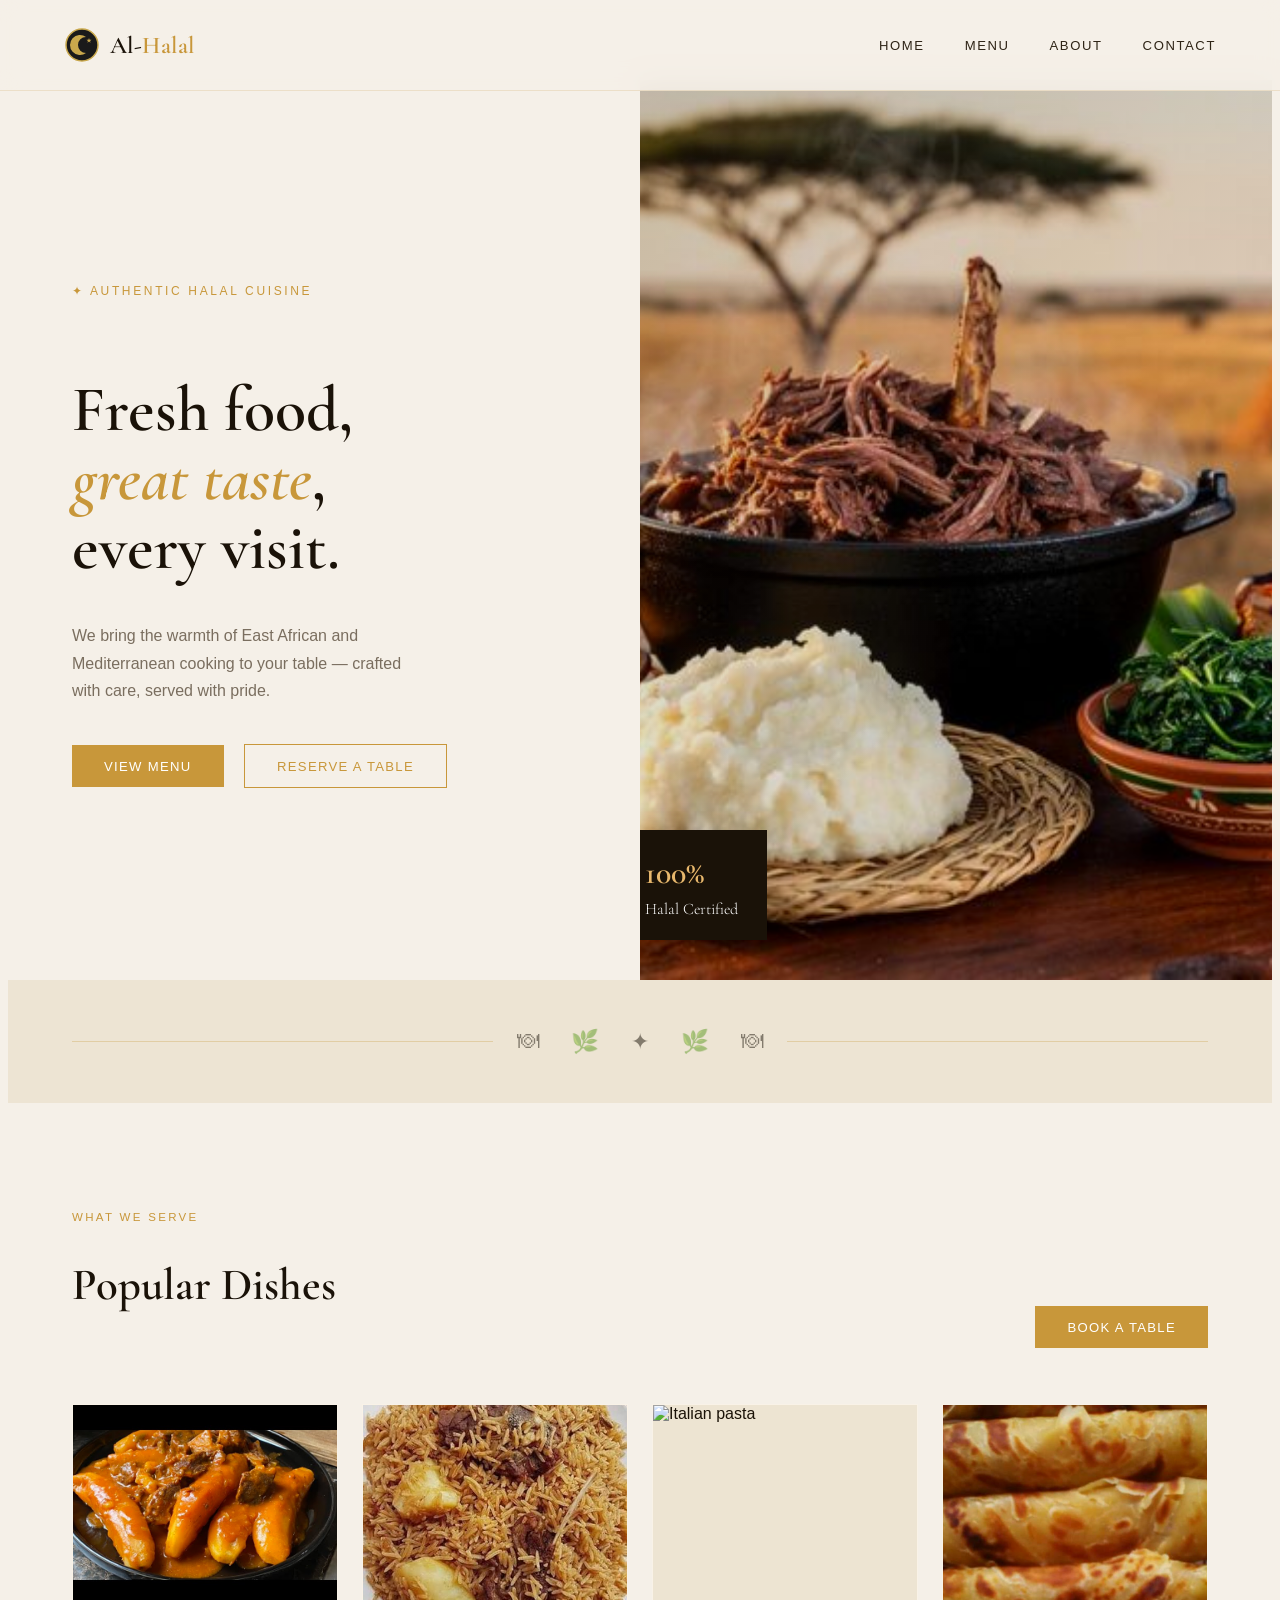
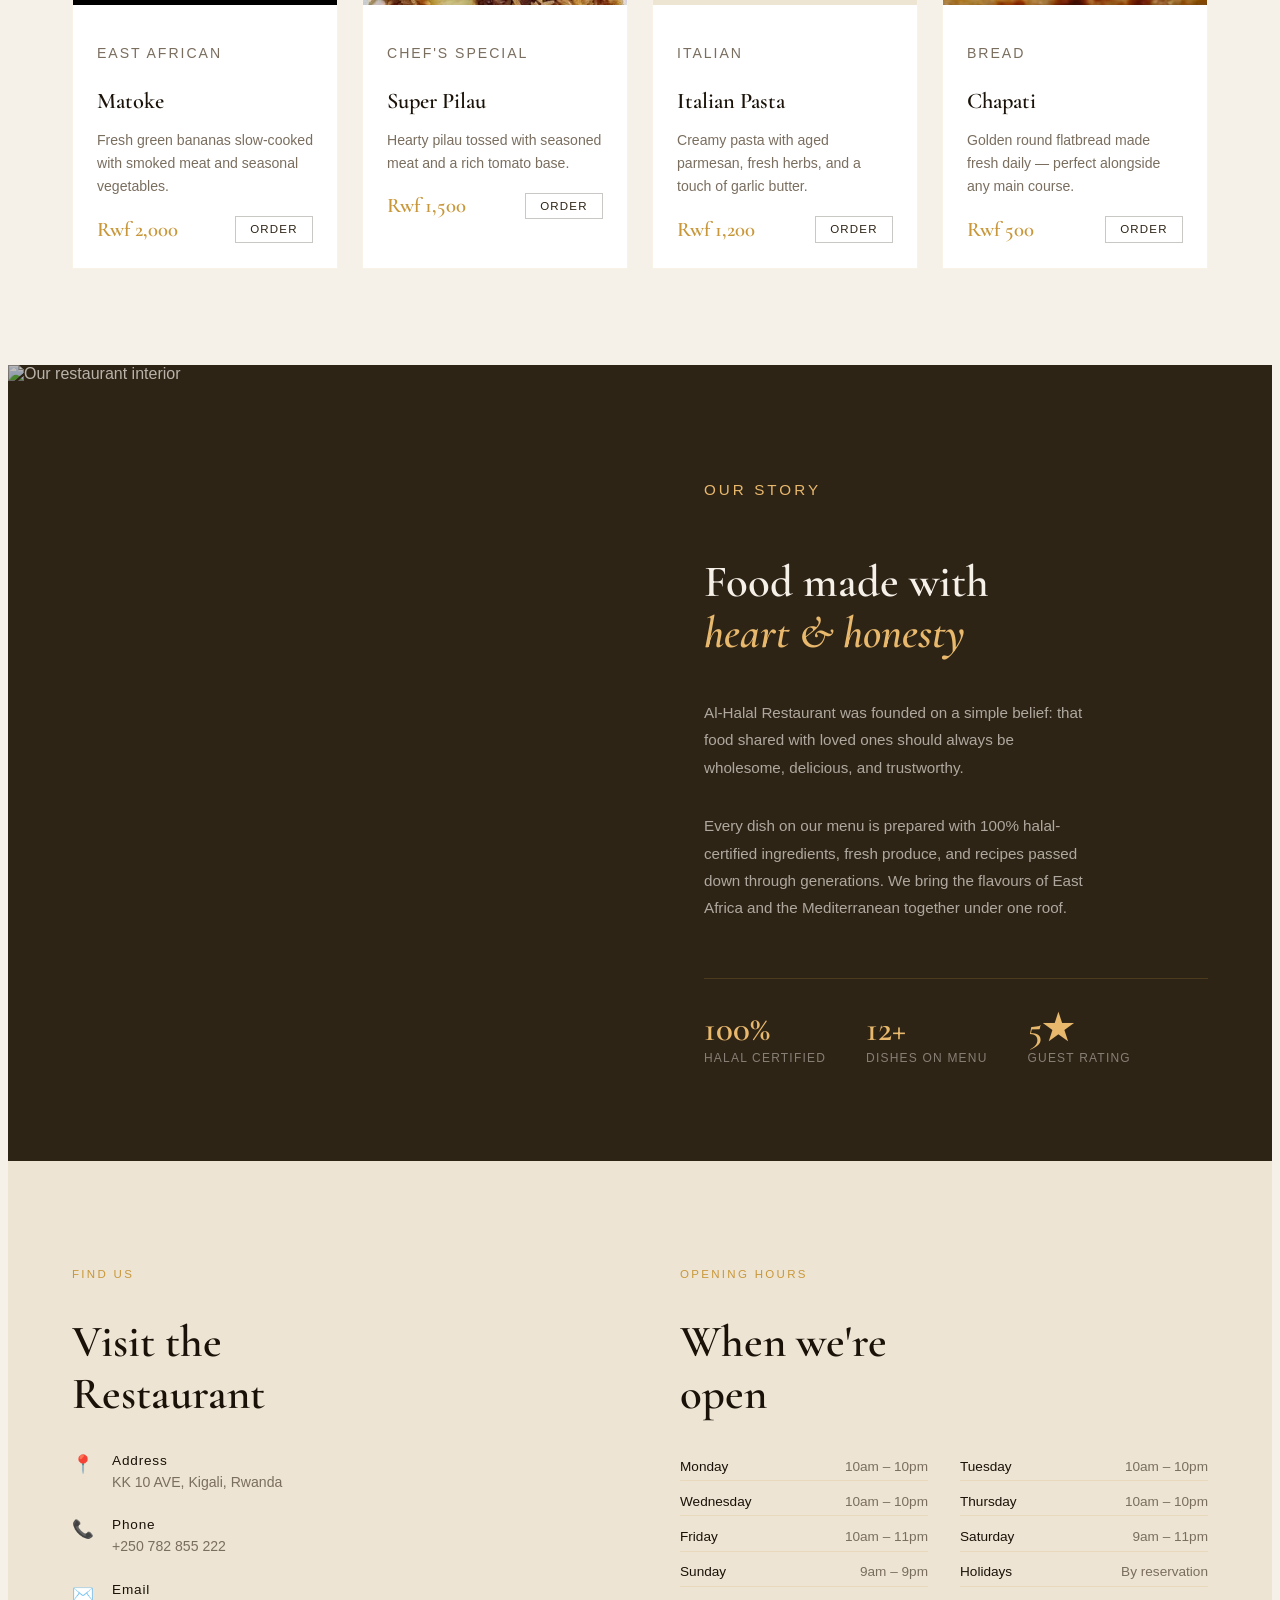
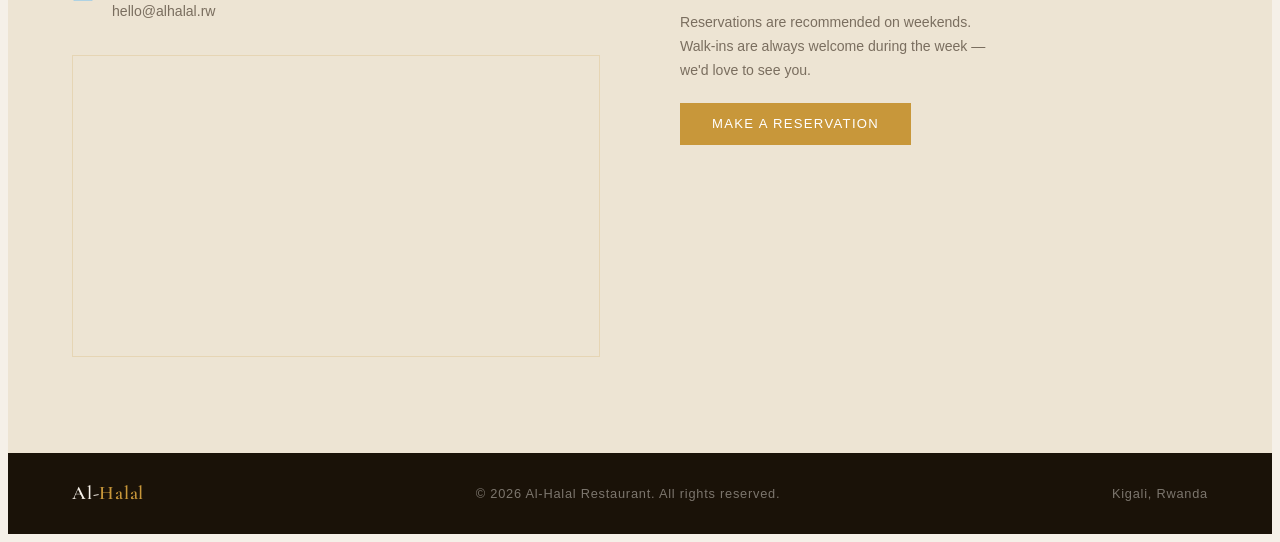
==== commit 0e703e8d: "changing the phone number" ====
--- a/index.html
+++ b/index.html
@@ -212,14 +212,14 @@
           <div class="contact-icon">📍</div>
           <div class="contact-info">
             <strong>Address</strong>
-            <span>KG 123 St, Kigali, Rwanda</span>
+            <span>KK 10 AVE, Kigali, Rwanda</span>
           </div>
         </div>
         <div class="contact-row">
           <div class="contact-icon">📞</div>
           <div class="contact-info">
             <strong>Phone</strong>
-            <span>+250 788 000 000</span>
+            <span>+250 782 855 222</span>
           </div>
         </div>
         <div class="contact-row">
@@ -234,7 +234,7 @@
       <div class="map-embed">
         <!-- FIX: replaced Unicode minus (−) with regular hyphen (-) in bbox coordinates -->
         <iframe
-          src="https://www.openstreetmap.org/export/embed.html?bbox=30.05,-1.97,30.10,-1.93&layer=mapnik"
+          src="https://www.google.com/maps?q=KG+123+St,+Kigali,+Rwanda&output=embed"
           title="Restaurant location map"
           loading="lazy"
         ></iframe>
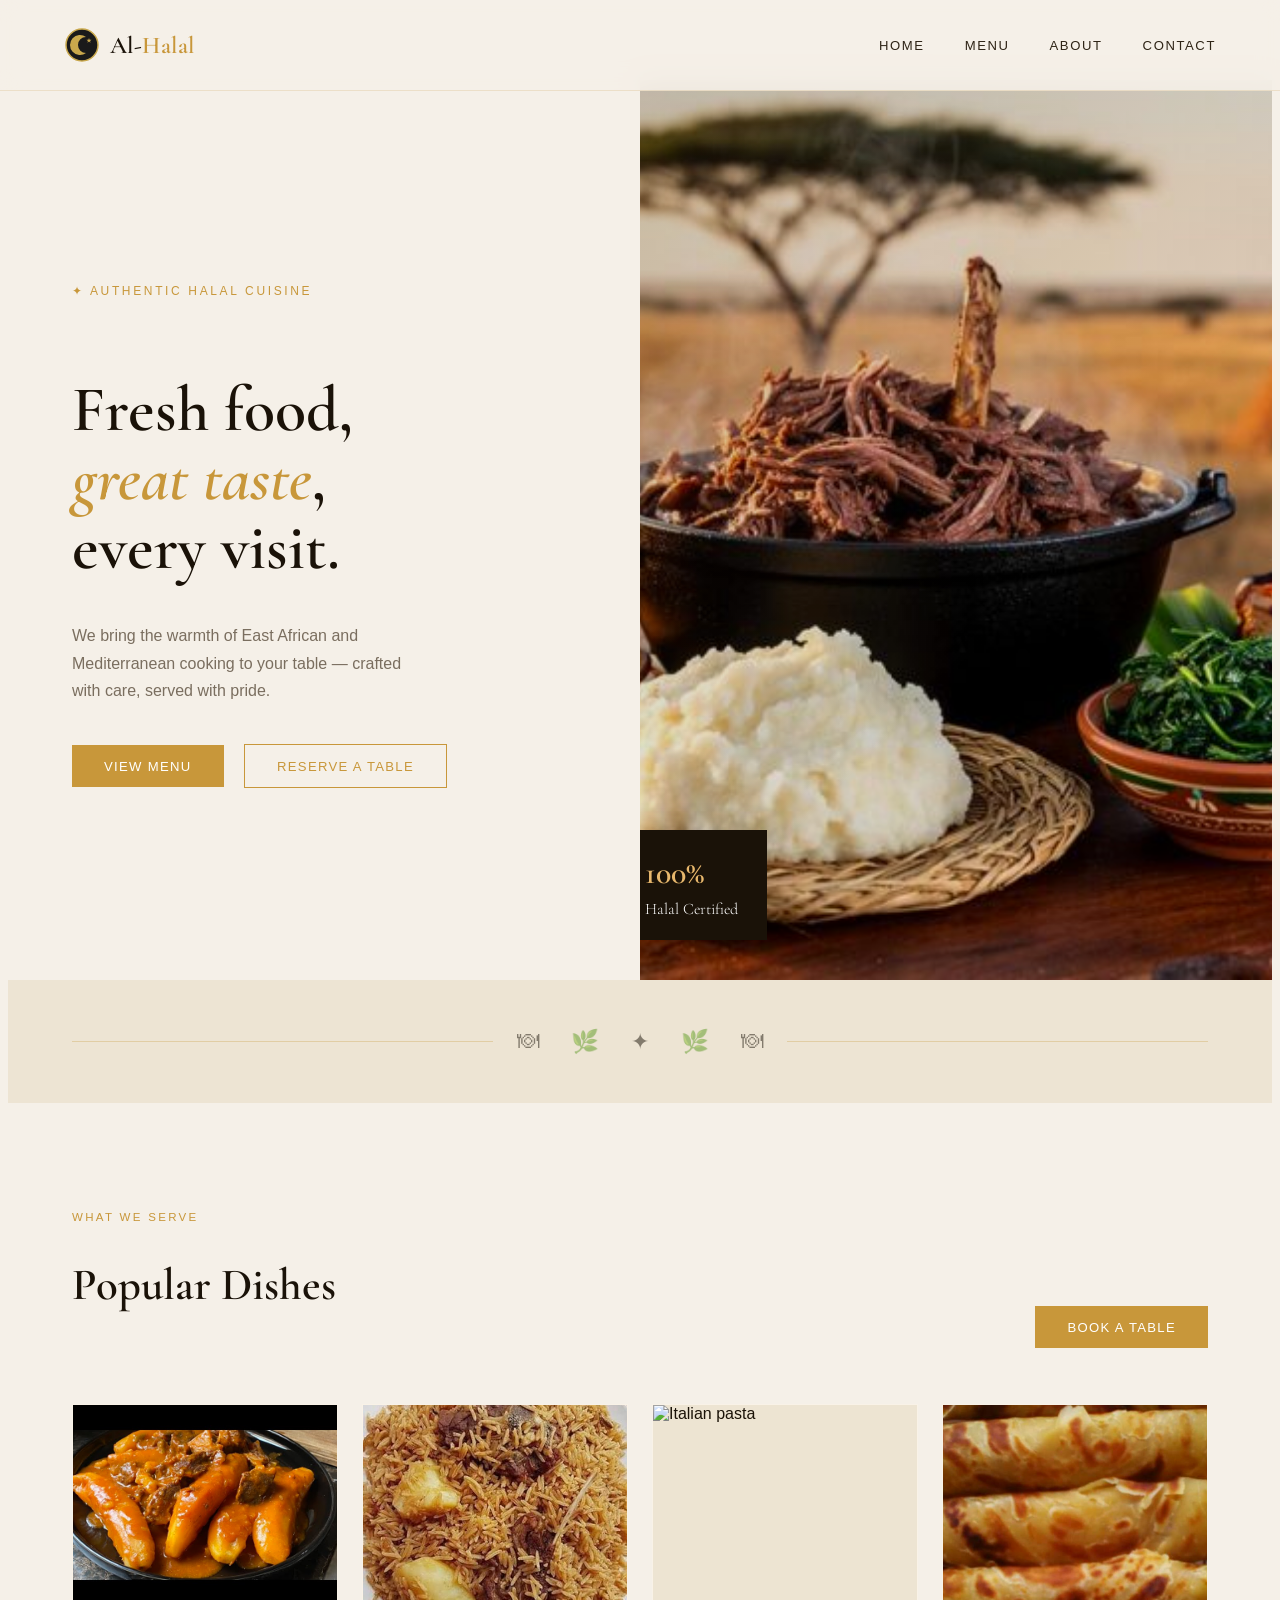
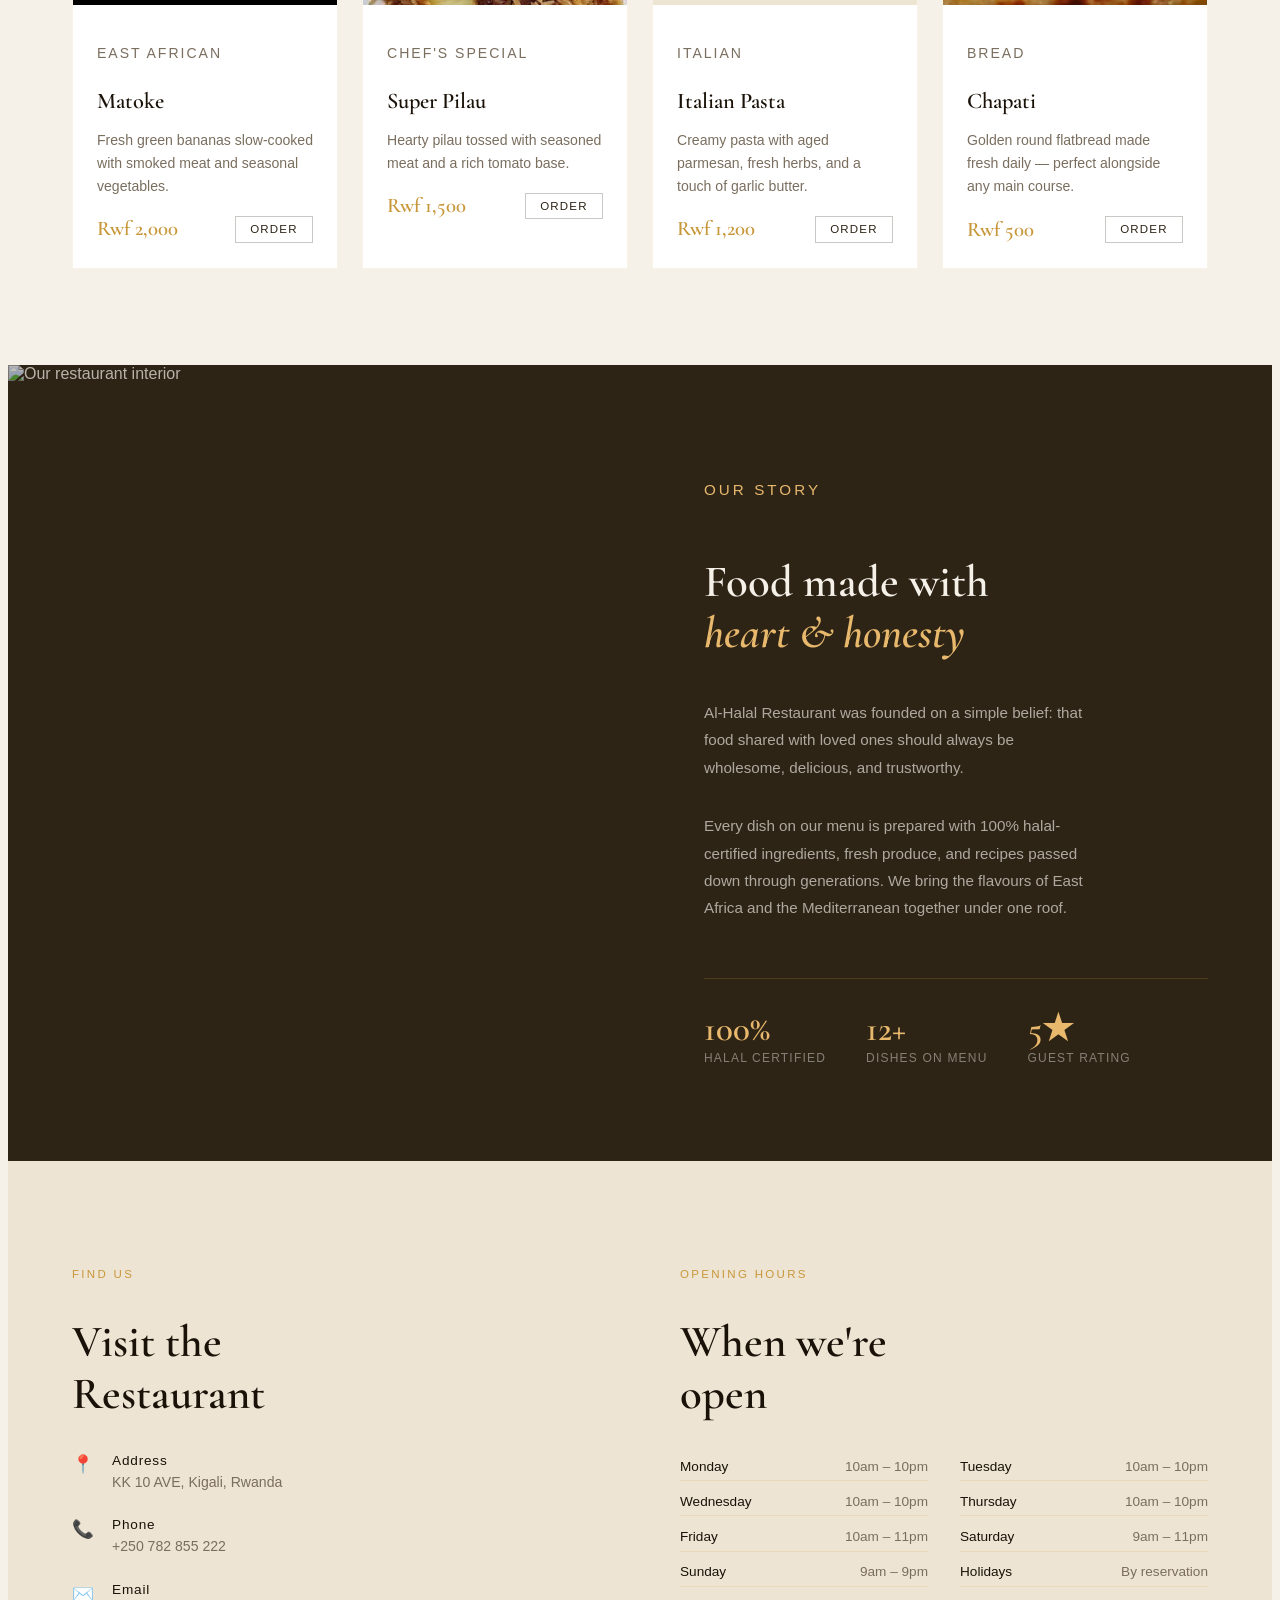
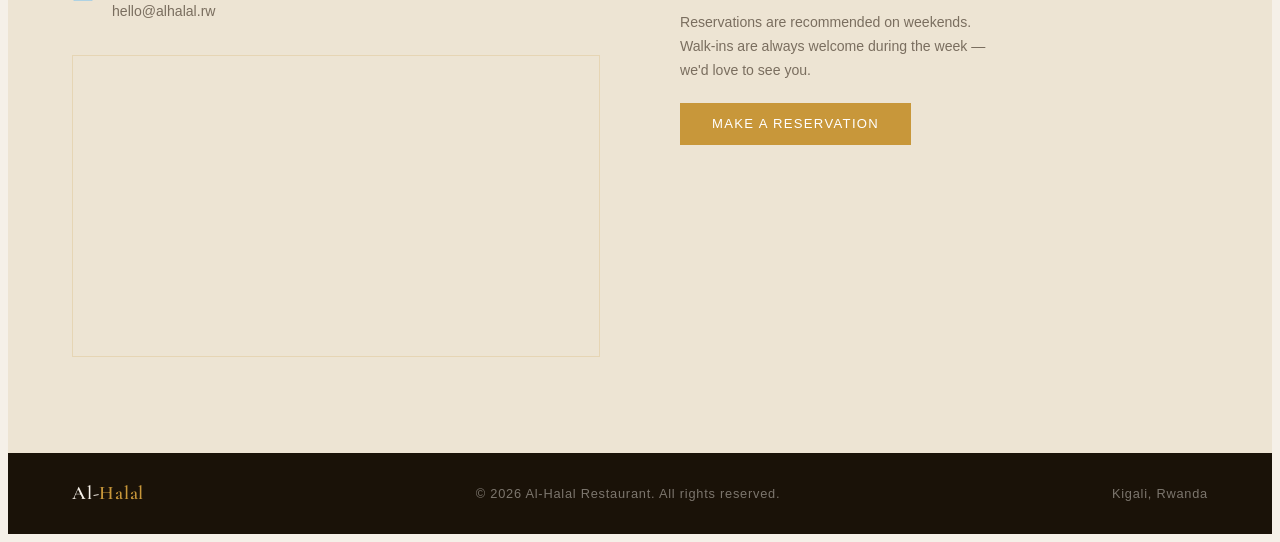
==== commit 5f2d1f53: "changing the google map address" ====
--- a/index.html
+++ b/index.html
@@ -234,9 +234,10 @@
       <div class="map-embed">
         <!-- FIX: replaced Unicode minus (−) with regular hyphen (-) in bbox coordinates -->
         <iframe
-          src="https://www.google.com/maps?q=KG+123+St,+Kigali,+Rwanda&output=embed"
-          title="Restaurant location map"
-          loading="lazy"
+        src="https://www.google.com/maps/embed?pb=!1m18!1m12!1m3!1d1146!2d30.0925297!3d-1.9694223!2m3!1f0!2f0!3f0!3m2!1i1024!2i768!4f13.1!3m3!1m2!1s0x19dca7007ab3fecd%3A0x22f7423d32bd9592!2sAL%20HALAL%20RESTAURANT!5e0!3m2!1sen!2srw!4v1"
+        title="AL HALAL RESTAURANT location"
+        loading="lazy"
+        allowfullscreen
         ></iframe>
       </div>
     </div>
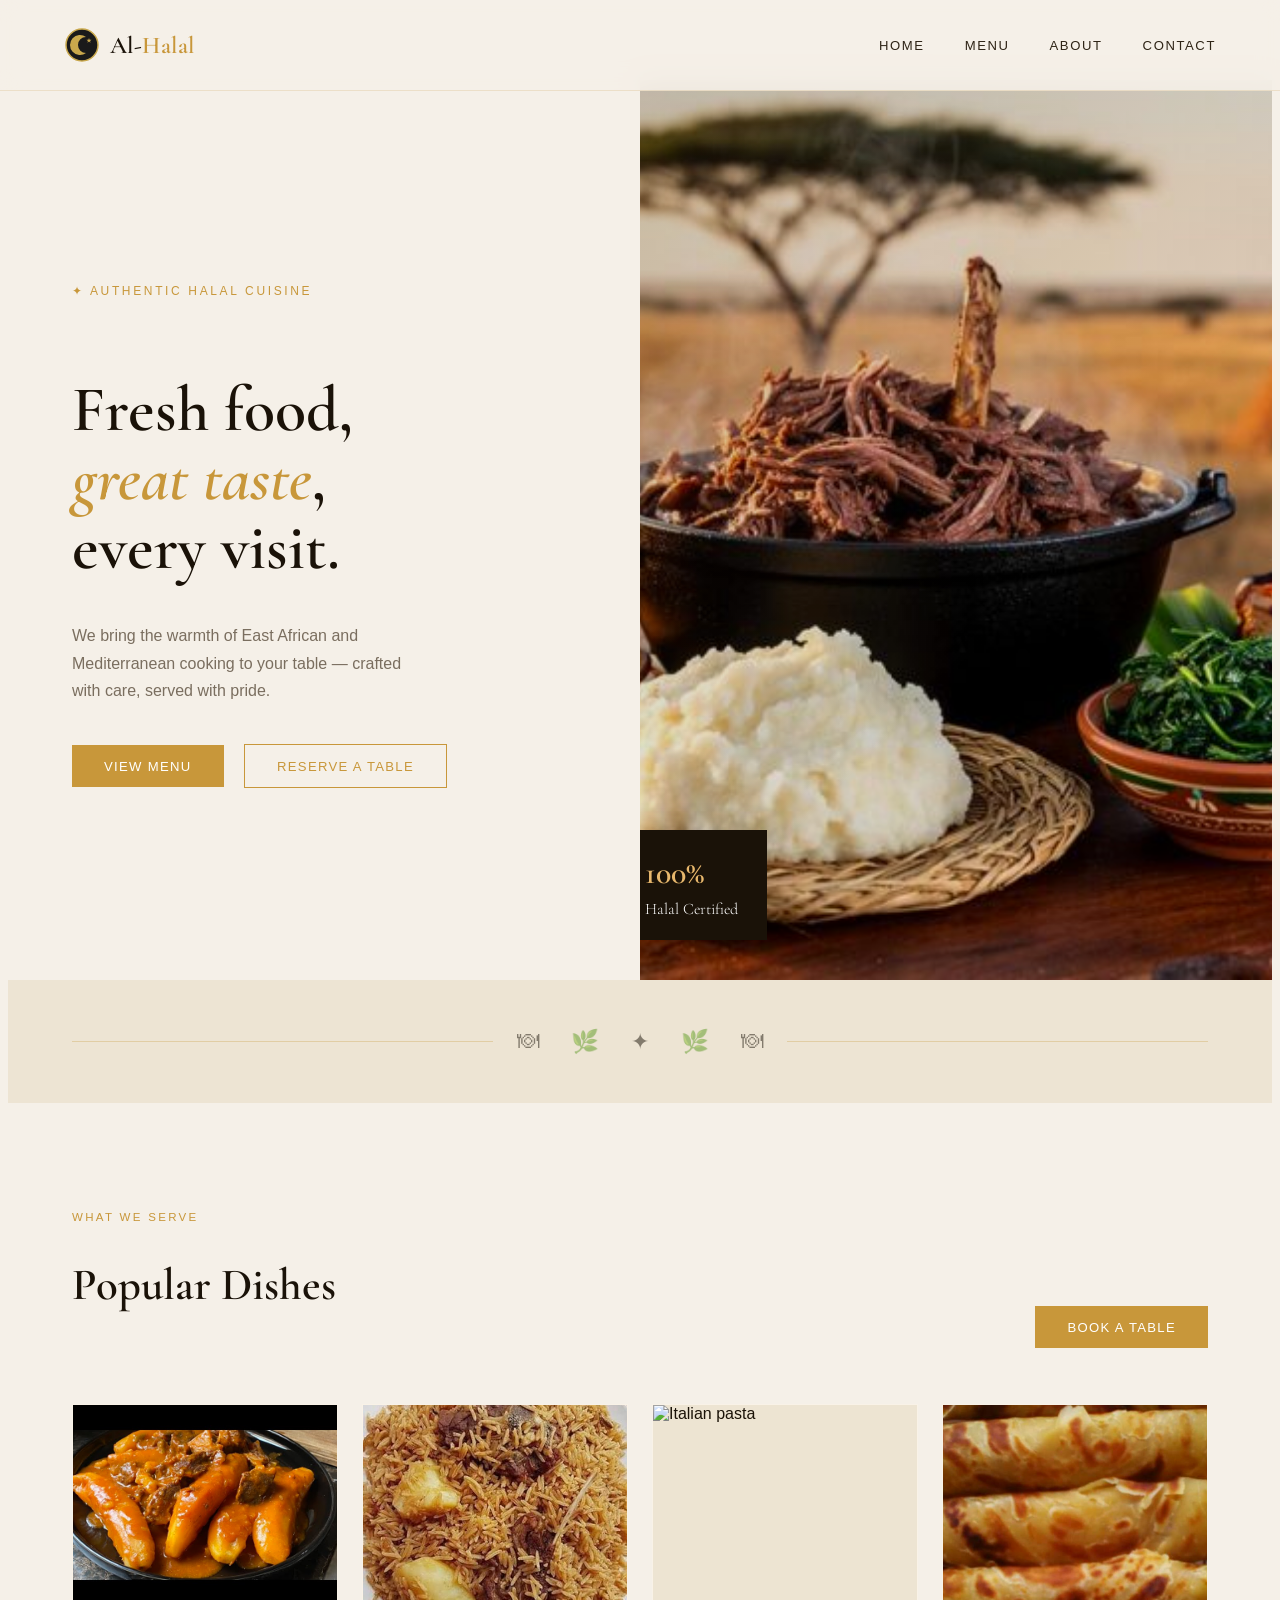
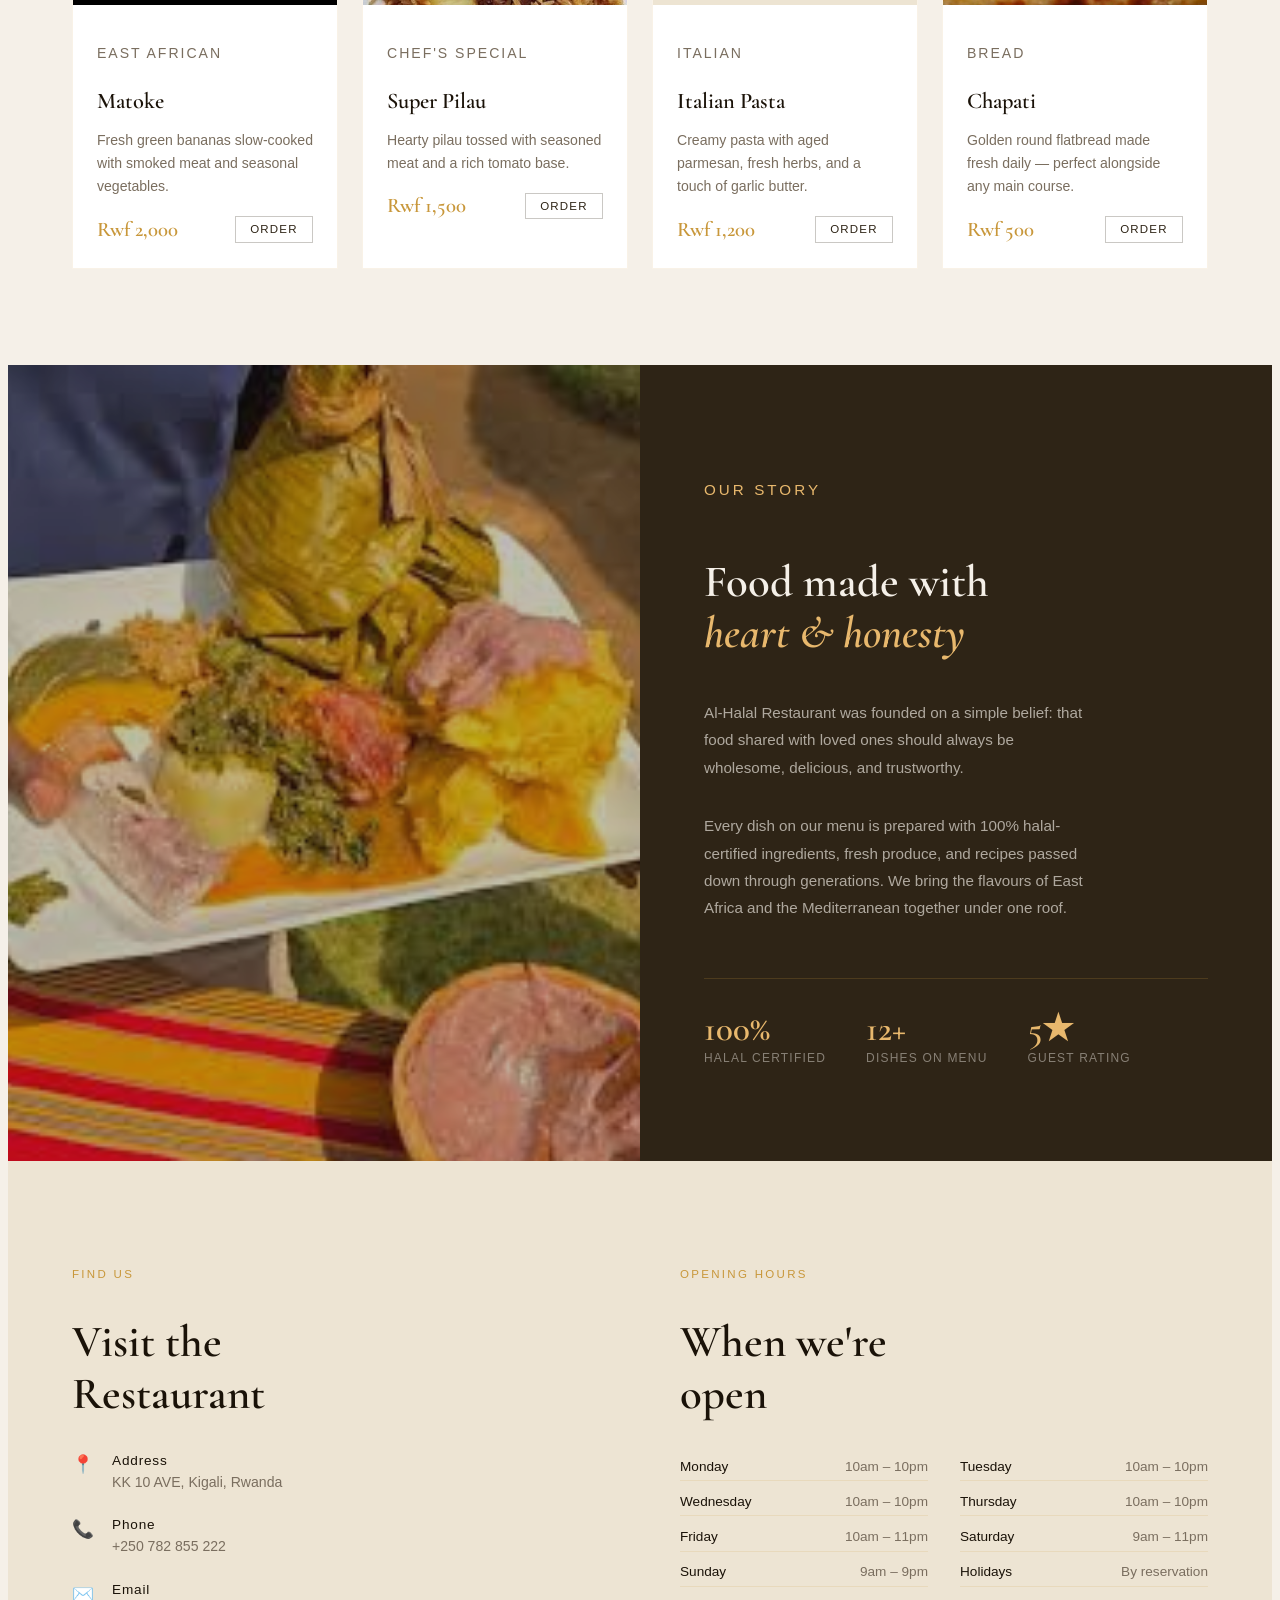
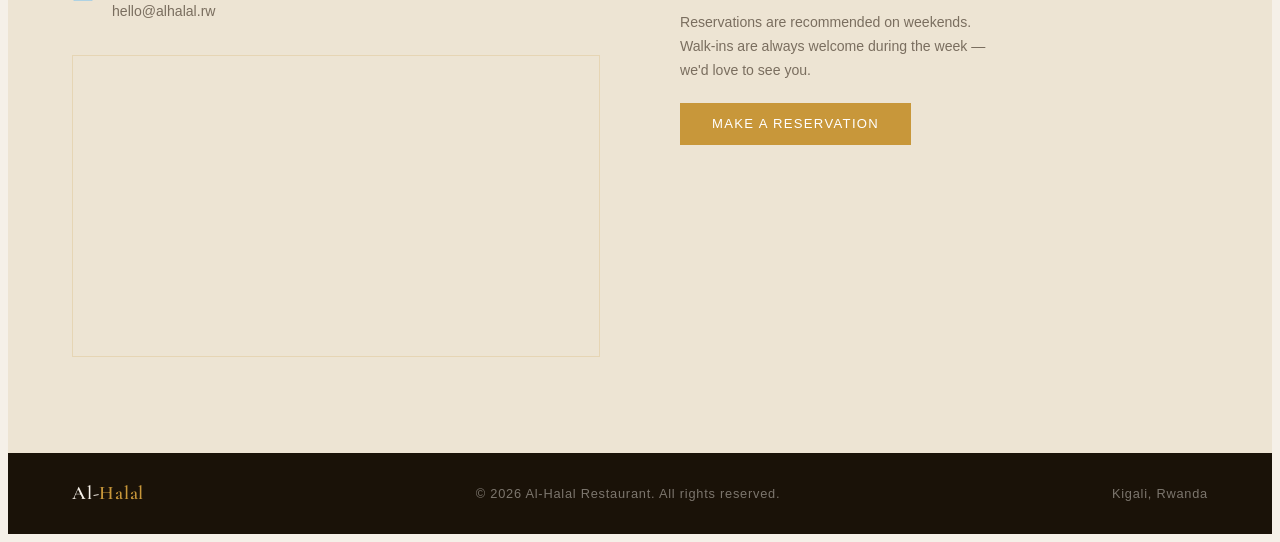
==== commit 907c3452: "added luwombo image" ====
--- a/index.html
+++ b/index.html
@@ -171,7 +171,7 @@
   <section id="about">
     <div class="about-image">
       <img
-        src="https://images.unsplash.com/photo-1414235077428-338989a2e8c0?w=800&q=80"
+        src="luwombo.jpeg"
         alt="Our restaurant interior"
       />
     </div>
